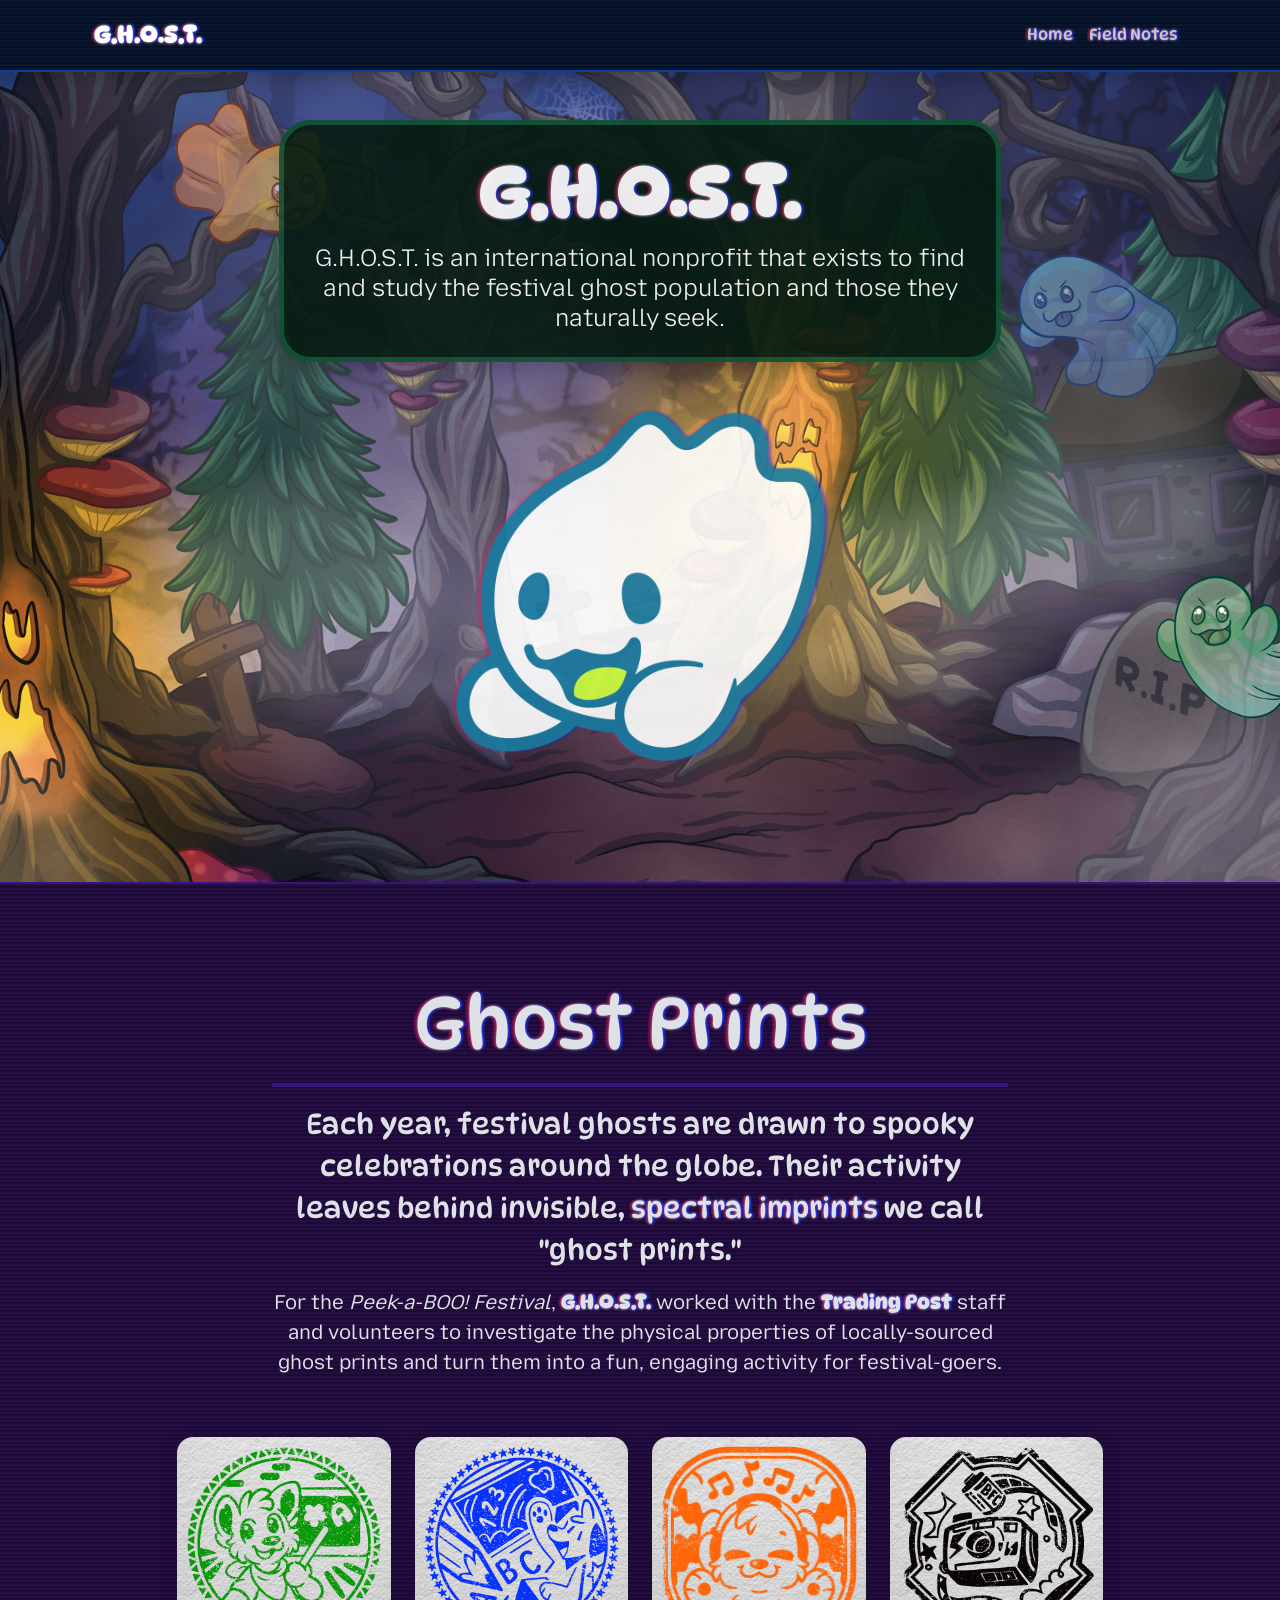
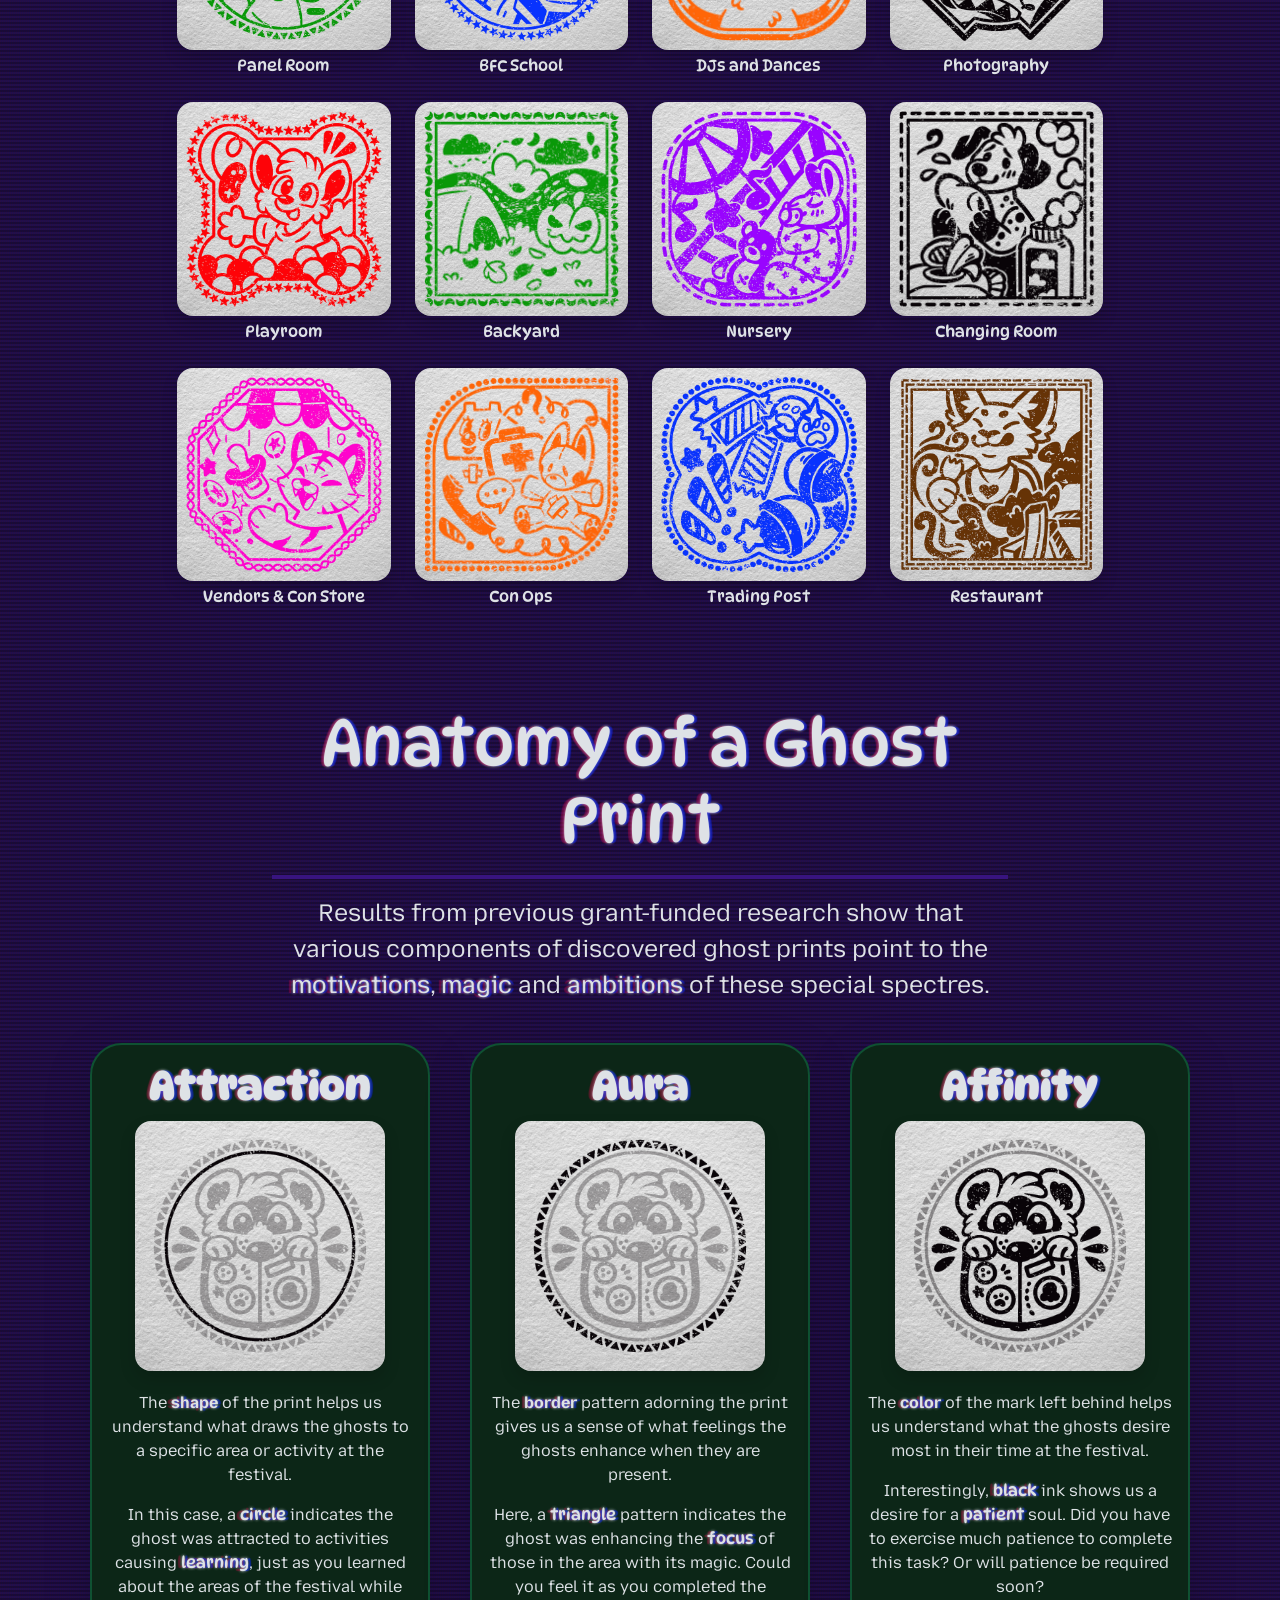
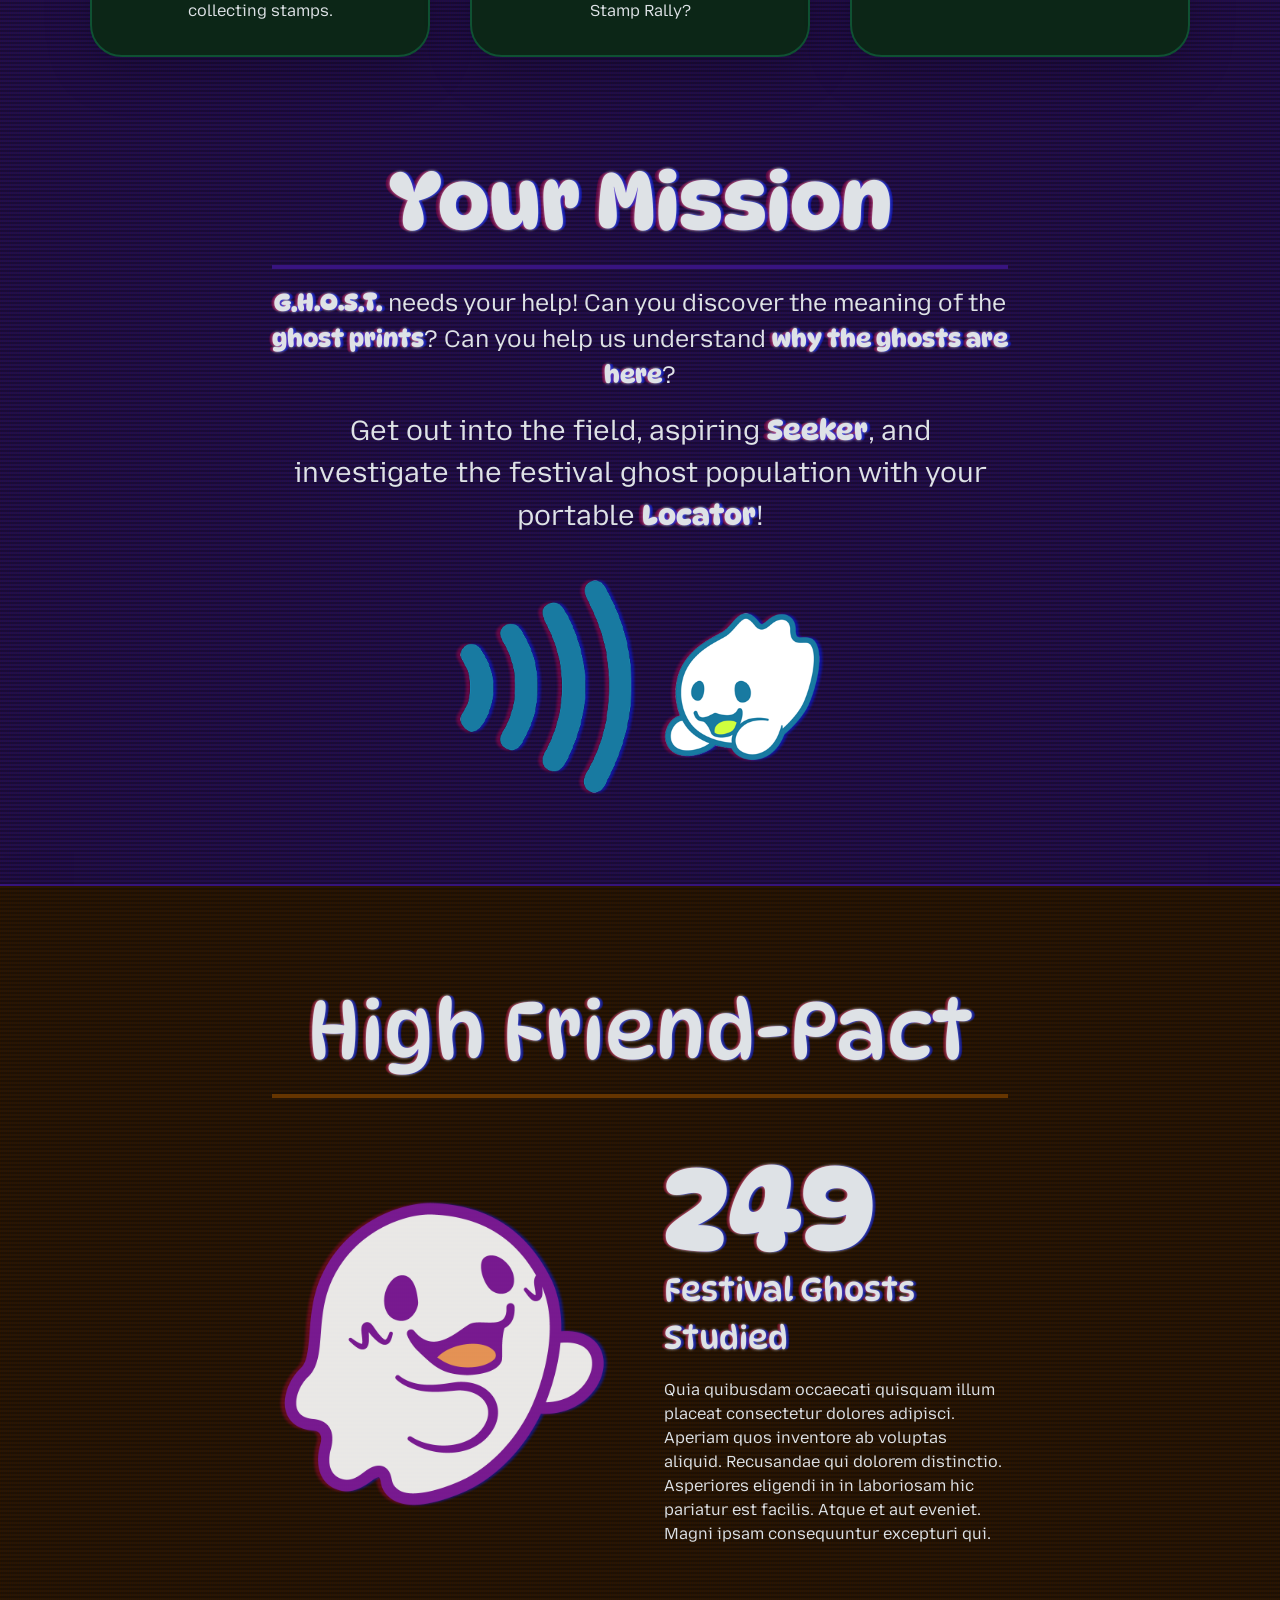
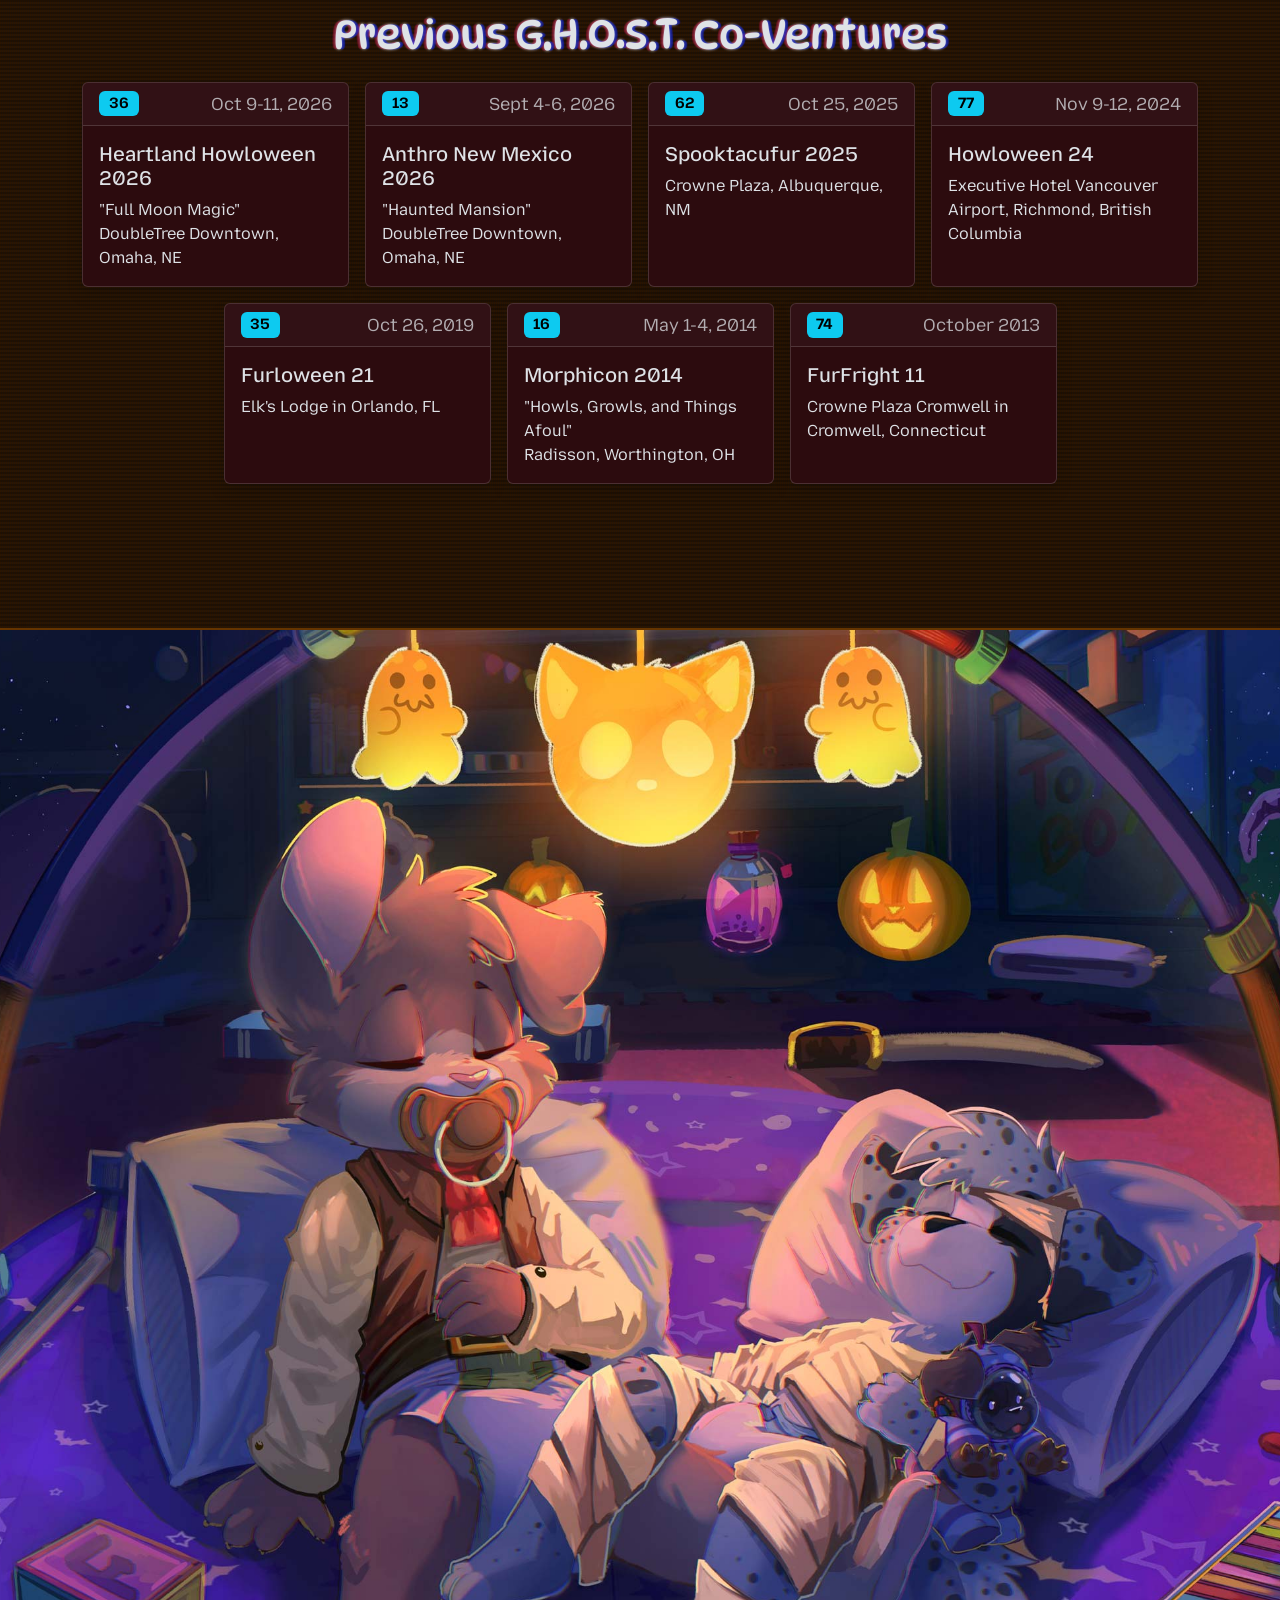
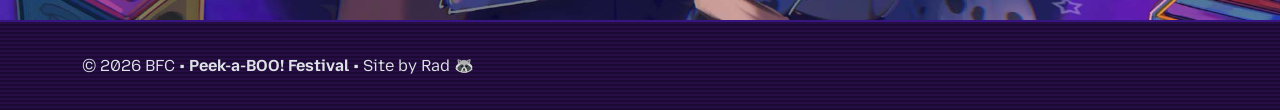
==== index.htm @ cdd053b0 "ghost images, fixes" ====
<!DOCTYPE html>
<!--
THERE ARE NO INTENDED HINTS IN CODE
PLEASE PARTICIPATE WITHOUT CHEATING
AND, WOW YOU ARE CUTE! NICE OUTFIT!
-->
<html lang="en" data-bs-theme="dark">
<head>
    <meta charset="utf-8">
    <meta http-equiv="X-UA-Compatible" content="IE=edge">
    <meta name="viewport" content="width=device-width, initial-scale=1, maximum-scale=1">
    <meta name="robots" content="noindex, nofollow">
    <meta property="og:title" content="G.H.O.S.T.">   
    <meta property="og:url" content="https://ghost.babyfurcon.com/">
    <meta property="og:image" content="https://ghost.babyfurcon.com/assets/images/ghost1.png">
    <meta property="og:type" content="website">
    
    <title>G.H.O.S.T.</title>    
    <link href="assets/packages/bootstrap.min.css" rel="stylesheet">
    <link href="assets/style.css" rel="stylesheet">
    <link href="assets/images/site-icon.png" rel="icon" sizes="192x192">
    <link href="assets/images/site-icon-apple.png" rel="apple-touch-icon">
    <script src="assets/packages/jquery.min.js"></script>
    <script src="assets/packages/bootstrap.bundle.min.js"></script>
    <script src="assets/common.js"></script>
</head>
<body class="scanlines">
    <a href="#content" class="visually-hidden-focusable">Skip to Main Content</a>
    
    <header class="py-1 sticky-top shadow scanlines bg-primary-subtle border-bottom border-primary-subtle border-2">
        <div class="container">
            <nav class="navbar navbar-expand-sm">
                <div class="container-fluid ghost-font ghost-glow">
                    <a class="navbar-brand fs-4 fw-bold text-wrap" href="#">
                        G.H.O.S.T.
                    </a>
                    <button class="navbar-toggler" type="button" data-bs-toggle="collapse" data-bs-target="#main-nav" aria-controls="main-nav" aria-expanded="false" aria-label="Toggle navigation">
                        <small>Navigation</small>
                    </button>
                    <div class="collapse navbar-collapse justify-content-end" id="main-nav">
                        <ul class="navbar-nav" id="main-nav-list">
                            <li class="nav-item">
                                <a href="./" class="nav-link">Home</a>
                            </li>
                            <li class="nav-item">
                                <a href="./notes/" class="nav-link">Field Notes</a>
                            </li>
                            <li class="nav-item d-none" id="secret-guide">
                                <a href="./guide/" class="nav-link">Guide</a>
                            </li>
                            <li class="nav-item d-none" id="secret-cards">
                                <a href="./cards/" class="nav-link">Postcards</a>
                            </li>
                            <li class="nav-item d-none" id="friendship">
                                <a href="../proof/" class="nav-link">Friendship Card</a>
                            </li>
                            <li class="nav-item d-none" id="ceremony">
                                <a href="../ceremony/" class="nav-link">Ceremony</a>
                            </li>
                        </ul>
                    </div>
                </div>
            </nav>
        </div>
    </header>
    <section class="mt-0 pb-3 pb-lg-5 bg-dark shadow" id="hero">
        <div class="container py-5 text-center">
            <div class="row mx-sm-3 mx-1 mb-3 mb-lg-4">
                <div class="col-lg-8 mx-auto text-white rounded-5 border shadow p-4 bg-success-subtle border-success-subtle border-5" style="opacity: 0.9;"">
                    <h1 class="display-2 fw-bold ghost-font ghost-glow">G.H.O.S.T.</h1>
                    <p class="lead fs-4 lh-sm mb-0">
                        G.H.O.S.T. is an international nonprofit that exists to find and study the festival ghost population and those they naturally seek.
                    </p>
                </div>
            </div>
            <div class="boop">
                <img src="assets/images/ghost1.png" width="400" class="img-fluid rounded rounded-5 scanlines-image sway tapper" id="ghost1">
            </div>
        </div>
    </section>
    <section class="pt-5 scanlines theme-purple" style="border-bottom: 2px solid #381480; border-top: 2px solid #381480;">
        <div class="spacer py-2 py-lg-4"></div>
        <div class="container">
            <div class="row mb-3">
                <div class="col-sm-8 mx-auto text-center">
                    <h2 class="display-2 ghost-font ghost-glow">Ghost Prints</h2>
                    <hr class="border border-2 opacity-100 border-purple">
                    <p class="fs-3 ghost-font">
                        Each year, festival ghosts are drawn to spooky celebrations around the globe. Their activity leaves behind invisible, <span class="ghost-glow">spectral imprints</span> we call "ghost prints."
                    </p>
                    <p class="fs-5">
                        For the <i>Peek-a-BOO! Festival</i>, <span class="fw-bold ghost-font ghost-glow">G.H.O.S.T.</span> worked with the <span class="fw-bold ghost-font ghost-glow">Trading Post</span> staff and volunteers to investigate the physical properties of locally-sourced ghost prints and turn them into a fun, engaging activity for festival-goers.
                    </p>
                </div>
            </div>
            <div class="row pb-3 pb-lg-5">
                <div class="col-lg-10 mx-auto">
                    <div class="row row-cols-2 row-cols-sm-3 row-cols-lg-4 mb-5 g-3 g-lg-4 justify-content-center rounded-4 my-1 text-center ghost-font" id="stamps">
                        <div class="col">
                            <img src="assets/stamps/stamp-panels.png" class="img-fluid paper p-2 rounded-4 shadow tapper mb-1" id="stamp-panels">
                            Panel Room
                        </div>
                        <div class="col">
                            <img src="assets/stamps/stamp-school.png" class="img-fluid paper p-2 rounded-4 shadow tapper mb-1" id="stamp-school">
                            BFC School
                        </div>
                        <div class="col">
                            <img src="assets/stamps/stamp-dance.png" class="img-fluid paper p-2 rounded-4 shadow tapper mb-1" id="stamp-dance">
                            DJs and Dances
                        </div>
                        <div class="col">
                            <img src="assets/stamps/stamp-photography.png" class="img-fluid paper p-2 rounded-4 shadow tapper mb-1" id="stamp-photo">
                            Photography
                        </div>
                        <div class="col">
                            <img src="assets/stamps/stamp-playrooms.png" class="img-fluid paper p-2 rounded-4 shadow tapper mb-1" id="stamp-playroom">
                            Playroom
                        </div>
                        <div class="col">
                            <img src="assets/stamps/stamp-backyard.png" class="img-fluid paper p-2 rounded-4 shadow tapper mb-1" id="stamp-backyard">
                            Backyard
                        </div>
                        <div class="col">
                            <img src="assets/stamps/stamp-nursery.png" class="img-fluid paper p-2 rounded-4 shadow tapper mb-1" id="stamp-nursery">
                            Nursery
                        </div>
                        <div class="col">
                            <img src="assets/stamps/stamp-changing.png" class="img-fluid paper p-2 rounded-4 shadow tapper mb-1" id="stamp-changing">
                            Changing Room
                        </div>
                        <div class="col">
                            <img src="assets/stamps/stamp-vendors.png" class="img-fluid paper p-2 rounded-4 shadow tapper mb-1" id="stamp-vendors">
                            Vendors &amp; Con Store
                        </div>
                        <div class="col">
                            <img src="assets/stamps/stamp-conops.png" class="img-fluid paper p-2 rounded-4 shadow tapper mb-1" id="stamp-ops">
                            Con Ops
                        </div>
                        <div class="col">
                            <img src="assets/stamps/stamp-trading.png" class="img-fluid paper p-2 rounded-4 shadow tapper mb-1" id="stamp-tp">
                            Trading Post
                        </div>
                        <div class="col">
                            <img src="assets/stamps/stamp-restaurant.png" class="img-fluid paper p-2 rounded-4 shadow tapper mb-1" id="stamp-food">
                            Restaurant
                        </div>
                    </div>
                </div>
            </div>
            <div class="row mb-4">
                <div class="col-10 col-sm-8 mx-auto text-center">
                    <h2 class="display-3 ghost-font ghost-glow">Anatomy of a Ghost Print</h2>
                    <hr class="border border-2 opacity-100 border-purple">
                    <p class="fs-4">
                        Results from previous grant-funded research show that various components of discovered ghost prints point to the <span class="ghost-glow">motivations</span>, <span class="ghost-glow">magic</span> and <span class="ghost-glow">ambitions</span> of these special spectres.
                    </p>
                </div>
            </div>
            <div class="row row-cols-1 row-cols-sm-2 row-cols-lg-3 text-center g-4 mb-5 pb-3 pb-lg-5 justify-content-center">
                <div class="col">
                    <div class="card shadow-lg rounded-5 mx-4 mx-sm-2 theme-green h-100 border-2 border-success-subtle">
                        <div class="card-body">
                            <h3 class="fw-bold ghost-font ghost-glow fs-1">Attraction</h3>
                            <p>
                                <img src="assets/stamps/anatomy-shape.png" class="img-fluid rounded-4 shadow p-3 my-1 paper" width="250">
                            </p>
                            <p>
                                The <b class="ghost-glow">shape</b> of the print helps us understand what draws the ghosts to a specific area or activity at the festival.
                            </p>
                            <p>
                                In this case, a <b class="ghost-font ghost-glow">circle</b> indicates the ghost was attracted to activities causing <b class="ghost-font ghost-glow">learning</b>, just as you learned about the areas of the festival while collecting stamps.
                            </p>
                        </div>
                    </div>
                </div>
                <div class="col">
                    <div class="card shadow-lg rounded-5 mx-4 mx-sm-2 theme-green h-100 border-2 border-success-subtle">
                        <div class="card-body">
                            <h3 class="fw-bold ghost-font ghost-glow fs-1">Aura</h3>
                            <p>
                                <img src="assets/stamps/anatomy-border.png" class="img-fluid rounded-4 shadow p-3 my-1 paper" width="250">
                            </p>
                            <p>
                                The <b class="ghost-glow">border</b> pattern adorning the print gives us a sense of what feelings the ghosts enhance when they are present.
                            </p>
                            <p>
                                Here, a <b class="ghost-font ghost-glow">triangle</b> pattern indicates the ghost was enhancing the <b class="ghost-font ghost-glow">focus</b> of those in the area with its magic. Could you feel it as you completed the Stamp Rally?
                            </p>
                        </div>
                    </div>
                </div>
                <div class="col">
                    <div class="card shadow-lg rounded-5 mx-4 mx-sm-2 theme-green h-100 border-2 border-success-subtle">
                        <div class="card-body">
                            <h3 class="fw-bold ghost-font ghost-glow fs-1">Affinity</h3>
                            <p>
                                <img src="assets/stamps/anatomy-color.png" class="img-fluid rounded-4 shadow p-3 my-1 paper" width="250">
                            </p>
                            <p>
                                The <b class="ghost-glow">color</b> of the mark left behind helps us understand what the ghosts desire most in their time at the festival.
                            </p>
                            <p>
                                Interestingly, <b class="ghost-font ghost-glow">black</b> ink shows us a desire for a <b class="ghost-font ghost-glow">patient</b> soul. Did you have to exercise much patience to complete this task? Or will patience be required soon?
                            </p>
                        </div>
                    </div>
                </div>
            </div>
            <div class="row justify-content-center">
                <div class="col-11 col-sm-8 text-center">
                    <h2 class="display-1 fw-semibold ghost-font ghost-glow">Your Mission</h2>
                    <hr class="border border-2 opacity-100 border-purple">
                    <p class="fs-4">
                        <span class="ghost-font ghost-glow fw-bold">G.H.O.S.T.</span> needs your help! Can you discover the meaning of the <span class="ghost-font ghost-glow fw-semibold">ghost prints</span>? Can you help us understand <span class="ghost-font ghost-glow fw-semibold">why the ghosts are here</span>?
                    </p>
                    <p class="fs-3">
                        Get out into the field, aspiring <b class="ghost-font ghost-glow fw-semibold">Seeker</b>, and investigate the festival ghost population with your portable <b class="ghost-font ghost-glow fw-semibold">Locator</b>!
                    </p>
                </div>
            </div>
            <p class="text-center pb-5">
                <img src="assets/images/nfc.png" class="img-fluid scanlines-image" width="400">
            </p>
        </div>
    </section>
    <section class="shadow-lg scanlines" style="background-color: #261400; border-bottom: 2px solid #663500;"">
        <div class="container">
            <div class="spacer py-5"></div>
            <div class="row">
                <div class="col-sm-8 mx-auto">
                    <h2 class="display-1 text-center ghost-font ghost-glow" id="charity">High Friend-Pact</h2>
                    <hr class="border border-2 opacity-100 border-orange mb-5">
                </div>
            </div>
            <div class="row">
                <div class="col-md-8 mx-auto">
                    <div class="row g-3 g-lg-5 mb-5 align-items-lg-center justify-content-center">
                        <div class="col-lg-6 text-lg-end text-center">
                            <img src="assets/images/ghost2.png" class="img-fluid scanlines-image tapper sway" id="resetGhost" width="350">
                        </div>
                        <div class="col-lg-6 text-lg-start text-center">
                            <div class="fw-bold ghost-font ghost-glow lh-1" style="font-size: 750%">249</div>
                            <p class="fs-2 ghost-font ghost-glow">
                                Festival Ghosts Studied
                            </p>
                            <p>
                                Quia quibusdam occaecati quisquam illum placeat consectetur dolores adipisci. Aperiam quos inventore ab voluptas aliquid. Recusandae qui dolorem distinctio. Asperiores eligendi in in laboriosam hic pariatur est facilis. Atque et aut eveniet. Magni ipsam consequuntur excepturi qui.
                            </p>
                        </div>
                    </div>
                </div>
            </div>
            
            <h3 class="h1 mb-4 text-center ghost-font ghost-glow">Previous G.H.O.S.T. Co-Ventures</h3>
            <div class="row row-cols-1 row-cols-md-2 row-cols-lg-4 g-3 mb-3 mb-lg-5 justify-content-center">
                <div class="col">
                    <div class="card bg-danger-subtle shadow h-100">
                        <div class="card-header d-flex justify-content-between align-items-center fs-5">
                            <small class="badge text-bg-info">36</small>
                            <small class="text-body-secondary">Oct 9-11, 2026</small>
                        </div>
                        <div class="card-body">
                            <h4 class="card-title fs-5">Heartland Howloween 2026</h4>
                            <p class="card-text">
                                "Full Moon Magic"<br>
                                DoubleTree Downtown, Omaha, NE
                            </p>
                        </div>
                    </div>
                </div>
                <div class="col">
                    <div class="card bg-danger-subtle shadow h-100">
                        <div class="card-header d-flex justify-content-between align-items-center fs-5">
                            <small class="badge text-bg-info">13</small>
                            <small class="text-body-secondary">Sept 4-6, 2026</small>
                        </div>
                        <div class="card-body">
                            <h4 class="card-title fs-5">Anthro New Mexico 2026</h4>
                            <p class="card-text">
                                "Haunted Mansion"<br>
                                DoubleTree Downtown, Omaha, NE
                            </p>
                        </div>
                    </div>
                </div>
                <div class="col">
                    <div class="card bg-danger-subtle shadow h-100">
                        <div class="card-header d-flex justify-content-between align-items-center fs-5">
                            <small class="badge text-bg-info">62</small>
                            <small class="text-body-secondary">Oct 25, 2025</small>
                        </div>
                        <div class="card-body">
                            <h4 class="card-title fs-5">Spooktacufur 2025</h4>
                            <p class="card-text">
                                Crowne Plaza, Albuquerque, NM
                            </p>
                        </div>
                    </div>
                </div>
                <div class="col">
                    <div class="card bg-danger-subtle shadow h-100">
                        <div class="card-header d-flex justify-content-between align-items-center fs-5">
                            <small class="badge text-bg-info">77</small>
                            <small class="text-body-secondary">Nov 9-12, 2024</small>
                        </div>
                        <div class="card-body">
                            <h4 class="card-title fs-5">Howloween 24</h4>
                            <p class="card-text">
                                Executive Hotel Vancouver Airport, Richmond, British Columbia
                            </p>
                        </div>
                    </div>
                </div>
                <div class="col">
                    <div class="card bg-danger-subtle shadow h-100">
                        <div class="card-header d-flex justify-content-between align-items-center fs-5">
                            <small class="badge text-bg-info">35</small>
                            <small class="text-body-secondary">Oct 26, 2019</small>
                        </div>
                        <div class="card-body">
                            <h4 class="card-title fs-5">Furloween 21</h4>
                            <p class="card-text">
                                Elk's Lodge in Orlando, FL
                            </p>
                        </div>
                    </div>
                </div>
                <div class="col">
                    <div class="card bg-danger-subtle shadow h-100">
                        <div class="card-header d-flex justify-content-between align-items-center fs-5">
                            <small class="badge text-bg-info">16</small>
                            <small class="text-body-secondary">May 1-4, 2014</small>
                        </div>
                        <div class="card-body">
                            <h4 class="card-title fs-5">Morphicon 2014</h4>
                            <p class="card-text">
                                "Howls, Growls, and Things Afoul"<br>
                                Radisson, Worthington, OH
                            </p>
                        </div>
                    </div>
                </div>
                <div class="col">
                    <div class="card bg-danger-subtle shadow h-100">
                        <div class="card-header d-flex justify-content-between align-items-center fs-5">
                            <small class="badge text-bg-info">74</small>
                            <small class="text-body-secondary">October 2013</small>
                        </div>
                        <div class="card-body">
                            <h4 class="card-title fs-5">FurFright 11</h4>
                            <p class="card-text">
                                Crowne Plaza Cromwell in Cromwell, Connecticut
                            </p>
                        </div>
                    </div>
                </div>
            </div>
            <div class="spacer py-5"></div>
        </div>
    </section>
    <div id="guideModal" class="modal fade" tabindex="-1">
        <div class="modal-dialog modal-dialog-centered modal-md">
            <div class="modal-content">
                <div class="modal-header">
                    <div class="modal-title">Code Entered: <b>Unlock Ghost Guide</b></div>
                    <button type="button" class="btn-close" data-bs-dismiss="modal" aria-label="Close"></button>
                </div>
                <div class="modal-body">
                    <div class="ghost-font text-center text-sm-start">
                        <p class="fs-2 ghost-glow text-center">
                            Whoa, secret codes!
                        </p>
                        <p class="fs-5">
                            If you're having any trouble reaching or interacting with my friends on the signs, click the button below to go to a <b>Ghost Guide</b> that lets you access all my friends long-distance!
                        </p>
                        <p class="fs-5">
                            Once enabled, you'll find the Guide in the navigation above. Happy exploring <b>Seeker</b>!
                        </p>
                    </div>
                    <p class="text-center">
                        <button id="enableGuideButton" class="btn btn-lg btn-primary shadow">Enable Guide</button>
                    </p>
                </div>
            </div>
        </div>
    </div>
    <div id="cardsModal" class="modal fade" tabindex="-1">
        <div class="modal-dialog modal-dialog-centered modal-md">
            <div class="modal-content">
                <div class="modal-header">
                    <div class="modal-title">Code Entered: <b>Unlock Art Postcards</b></div>
                    <button type="button" class="btn-close" data-bs-dismiss="modal" aria-label="Close"></button>
                </div>
                <div class="modal-body">
                    <div class="ghost-font text-center text-sm-start">
                        <p class="fs-2 ghost-glow text-center">
                            Whoa, secret codes!
                        </p>
                        <p class="fs-5">
                            If you want to take a digital peak at all of our Art Postcards, click below! Each can be flipped and sorted.
                        </p>
                        <p class="fs-5">
                            Once enabled, you'll find the Cards in the navigation above. Happy deciphering <b>Seeker</b>!
                        </p>
                    </div>
                    <p class="text-center">
                        <button id="enableCardsButton" class="btn btn-lg btn-primary shadow">Enable Art Postcards</button>
                    </p>
                </div>
            </div>
        </div>
    </div>
    <div id="paperGhostModal" class="modal fade" tabindex="-1">
        <div class="modal-dialog modal-dialog-centered modal-md">
            <div class="modal-content">
                <div class="modal-header">
                    <button type="button" class="btn-close" data-bs-dismiss="modal" aria-label="Close"></button>
                </div>
                <div class="modal-body">
                    <div class="ghost-font text-center">
                        <img src="assets/images/ghost1.png" class="img-fluid scanlines-image sway" width="200">
                        <p class="fs-5">
                            Good job <b>Seeker</b>, you solved my riddle! I feel more confident about someone like you investigating my friends.
                        </p>
                        <p class="fs-5">
                            But there's one more test I have for you, to make sure you truly know us. Are you ready?
                        </p>
                    </div>
                    <p class="text-center">
                        <a href="./encounter/" class="btn btn-lg btn-warning shadow">Proceed</a>
                    </p>
                </div>
            </div>
        </div>
    </div>
    <div id="localStorageModal" class="modal fade" tabindex="-1">
        <div class="modal-dialog modal-dialog-centered modal-md">
            <div class="modal-content">
                <div class="modal-header">
                    <div class="modal-title">Code Entered: <b>Clear Locator Data</b></div>
                    <button type="button" class="btn-close" data-bs-dismiss="modal" aria-label="Close"></button>
                </div>
                <div class="modal-body">
                    <div class="ghost-font text-center text-sm-start">
                        <p class="fs-2 ghost-glow text-center">
                            Whoa, secret codes!
                        </p>
                        <p class="fs-5">
                            Sometimes we all need to start over. If you click the button below, all data related to this website will be wiped from your device.
                        </p>
                    </div>
                    <p class="text-center">
                        <button id="wipeLocalStorage" class="btn btn-lg btn-danger shadow">Clear Locator Data</button>
                    </p>
                </div>
            </div>
        </div>
    </div>
    <section class="bg-dark shadow" id="footer"></section>
    <footer class="site-footer scanlines py-4 theme-purple border-top border-purple border-2">
        <div class="container">
            <p class="my-2">
                &copy; 2026 BFC &bull; <b>Peek-a-BOO! Festival</b> &bull; Site by Rad 🦝
            </p>
        </div>
    </footer>
    <script>
        $(function(){
            var taps = 0;            
            $("#ghost1").on("click", function(){
                taps++;
                if (taps >= 10){ 
                    const modal = new bootstrap.Modal("#paperGhostModal");
                    modal.show();
                }
            });
            
            $(".boop").on("click", function(){
                $(this).addClass("booped");
                setTimeout(() => {
                    $(this).removeClass("booped");
                }, 250);
            });
            
            const stampCodes = {
                "guide": ["stamp-tp", "stamp-ops", "stamp-vendors", "stamp-food"],
                "cards": ["stamp-vendors", "stamp-tp", "stamp-vendors", "stamp-tp"],
                "clearStorage": ["stamp-changing", "stamp-changing", "stamp-changing", "stamp-changing", "stamp-changing"]
            }
            
            var currentStampCode = [];
            $(".tapper").on("click", function(){
                currentStampCode.push($(this).prop('id'));
                var isValid = isValidCode(currentStampCode, stampCodes);
                
                if(!isValid){
                    console.log("Invalid code: " + currentStampCode)
                    currentStampCode = [];
                    return;
                }
                
                var exactCode = isExactCode(currentStampCode, stampCodes);
                if(!exactCode) return;
                
                switch(exactCode){
                    case "guide":
                    const guideModal = new bootstrap.Modal("#guideModal");
                    guideModal.show();
                    currentStampCode = [];
                    return;
                    case "cards":
                    const cardsModal = new bootstrap.Modal("#cardsModal");
                    cardsModal.show();
                    currentStampCode = [];
                    return;
                    case "clearStorage":
                    const localStorageModal = new bootstrap.Modal("#localStorageModal");
                    localStorageModal.show();
                    currentStampCode = [];
                    return;
                }
            });
            
            $("#enableGuideButton").on("click", function(){
                localStorage.setItem("guideEnabled", true);
                window.location.href = './guide/';
            });
            $("#enableCardsButton").on("click", function(){
                localStorage.setItem("cardsEnabled", true);
                window.location.href = './cards/';
            });
            $("#wipeLocalStorage").on("click", function(){
                localStorage.clear();
                location.reload();
            });
        })
        
        function isValidCode(current, validCodes) {
            return Object.values(validCodes).some(code => 
            current.length <= code.length 
            && current.every((val, i) => val === code[i])
            );
        };
        
        function isExactCode(current, validCodes) {
            var exactCode = Object.entries(validCodes)
            .find(([key, code]) => current.length === code.length 
            && current.every((val, i) => val === code[i]));
            return exactCode ? exactCode[0] : false;
        };
    </script>
</body>
</html>
---- assets/style.css ----
@import url('https://fonts.googleapis.com/css2?family=DynaPuff:wght@400..700&family=Mozilla+Text:wght@200..700&display=swap');

/* basic stuff */ 

body{
  background-color: black;
  font-family: "Mozilla Text", sans-serif;
}

#hero {
  background-size: cover;
  background-position: 50% 50%;
  background-image: url(images/hero.jpg);
}

#footer {
  height: 110vh;
  background-image: url(images/footer.jpg);
  background-size: cover;
  background-position: 50% 0%;
}

@media (max-width: 992px) { 
  #footer {
    height: 75vh;
  }
}

@media (max-width: 576px) { 
  #footer {
    height: 50vh;
  }
}

/* cool stuff */ 

.scanlines {
  background: linear-gradient(rgba(18, 16, 16, 0) 50%, rgba(0, 0, 0, 0.25) 50%), linear-gradient(90deg, rgba(255, 0, 0, 0.06), rgba(0, 255, 0, 0.02), rgba(0, 0, 255, 0.06));
  background-size: auto, auto;
  background-size: 100% 4px, 2px 100%;
}

.ghost-glow, .highlight b {
  text-shadow: 3.4px 0 1px rgba(0,30,255,0.5), -3.4px 0 1px rgba(255,0,80,0.3), 0 0 3px;
}

.scanlines-image {
  filter: drop-shadow(3.4px 0 1px rgba(0,30,255,0.5)) drop-shadow(-3.4px 0 1px rgba(255,0,80,0.3));
}

/* color stuff */

#ghostMessage, .ghost-font{
  font-family: "DynaPuff", system-ui;
  font-weight: 400;
  font-style: normal;
}

.text-bfc-blue{
  color: #00c4ee;
}

.text-bfc-teal{
  color: #16b9ac;
}

.text-bfc-orange{
  color: #fea92b;
}

.text-bfc-pink{
  color: #dc4583;
}

.theme-green {
  background-color: #0c2617;
}

.theme-orange {
  background-color: #331a00;
}

.border-orange {
  border-color: #663500 !important; 
}

.theme-purple {
  background-color: #200c49;
}

.border-purple {
  border-color: #381480 !important; 
}

/* animation stuff */

.spin{
  animation: spin 1.5s ease-in-out;
}

@keyframes spin {  
  from { transform: rotate(0deg); }  
  to { transform: rotate(360deg); } 
}

.bounce{
  animation: bounce 1.25s ease-in-out;
}

@keyframes bounce {  
  0% { transform: translateY(0%); }  
  17% { transform: translateY(10%); }  
  33% { transform: translateY(0%); } 
  50% { transform: translateY(10%); }  
  66% { transform: translateY(0%); } 
  83% { transform: translateY(10%); }  
  100% { transform: translateY(0%); } 
}

.sway{
  animation: sway 4s ease-in-out alternate;
  animation-iteration-count: infinite;
  opacity: 0.9;
}

@keyframes sway {  
  0% { transform: rotate(4deg); }  
  100% { transform: rotate(-4deg); }  
}

.booped{
  animation: booped 0.333s forwards;
}

@keyframes booped {  
  0% { transform: scale(1); }  
  50% { transform: scale(1.05); }  
  100% { transform: scale(1); }  
}

.blur-in {
  animation: blurIn 3s ease-in-out;
}

@keyframes blurIn {
  from {
    opacity: 0;
    filter: blur(15px);
    transform: translate(0, 10%);
  }
  to {
    opacity: 1;
    filter: blur(0px);
    transform: translate(0,0);
  }
}

/* specific stuff */

.sign-thumb {
  width: 100%;
  height: 250px;
  object-fit: cover;
  object-position: top;
}

@media (max-width: 992px) { 
  .sign-thumb {
    height: 200px;
  }
}

.art-postcard:hover {
  z-index: 1000;
}

.card-hover:hover{
  transform: scale(1.1);
  transition: transform .1s ease-out;
  cursor: grab;
}

.card-swap{
  transform: scale(1.1);
  transition: transform .1s ease-out;
  cursor: grabbing;
}

.square-image{
  position: relative;
  overflow: hidden;
  padding-bottom: 100%;
}

.square-image img{
  position: absolute;
  max-width: 100%;
  max-height: 100%;
  top: 50%;
  left: 50%;
  transform: translateX(-50%) translateY(-50%);
}

.paper {
  background-color: #ccc;
  background-image: url(images/paper-texture.jpg);
  background-size: cover;
  background-position: 50% 50%;
}

.tapper{
    touch-action: manipulation;
}

.bg-spooky{
  background-color: #333;
  background-image: url(proof/bg-spooky.jpg);
  background-size: cover;
  background-position: 50% 50%;
  border: solid 10px #2a1480 !important;
}

.bg-harvest{
  background-color: #333;
  background-image: url(proof/bg-harvest.jpg);
  background-size: cover;
  background-position: 50% 50%;
  border: solid 10px #bb7d2b !important;
}

.bg-tot{
  background-color: #333;
  background-image: url(proof/bg-tot.jpg);
  background-size: cover;
  background-position: 50% 50%;
  border: solid 10px #793a9d !important;
}

.bg-festival{
  background-color: #333;
  background-image: url(proof/bg-festival.jpg);
  background-size: cover;
  background-position: 50% 50%;
  border: solid 10px #269ec9 !important;
}

.bg-festivalnight{
  background-color: #333;
  background-image: url(proof/bg-festivalnight.jpg);
  background-size: cover;
  background-position: 50% 50%;
  border: solid 10px #9d3a49 !important;
}

.bg-night{
  background-color: #333;
  background-image: url(proof/bg-night.jpg);
  background-size: cover;
  background-position: 50% 50%;
  border: solid 10px #104f29 !important;
}

.border-glass{
  border-color: rgba(255, 255, 255, 0.15) !important;
}

#friendshipCert{
  box-shadow: 0 4px 20px 3px #000;
}

#friendshipCert .card-header{
  font-weight: 800;
}

#friendshipCert .card-footer{
  font-size: 0.667em;
}

#playerName, #ghostName{
  letter-spacing: -2px;
}

.attributeText{
  font-size: 0.9em;
  font-weight: 600;
}

.bg-blur{
  backdrop-filter: blur(10px) brightness(55%);
}

.bg-blur-icon{
  backdrop-filter: blur(5px) brightness(50%);
}

.bg-blur-dark{
  backdrop-filter: blur(8px) brightness(33%);
}

.shadow-blur{
    box-shadow: 0 2px 4px rgba(0, 0, 0, 0.25);
}

/* coloring alternating <b>, <strong> */

.bold-colors b:nth-child(3n+0){
  color: #00c4ee;
}

.bold-colors b:nth-child(3n-1){
  color: #16b9ac;
}

.bold-colors b:nth-child(3n-2){
  color: #dc4583;
}
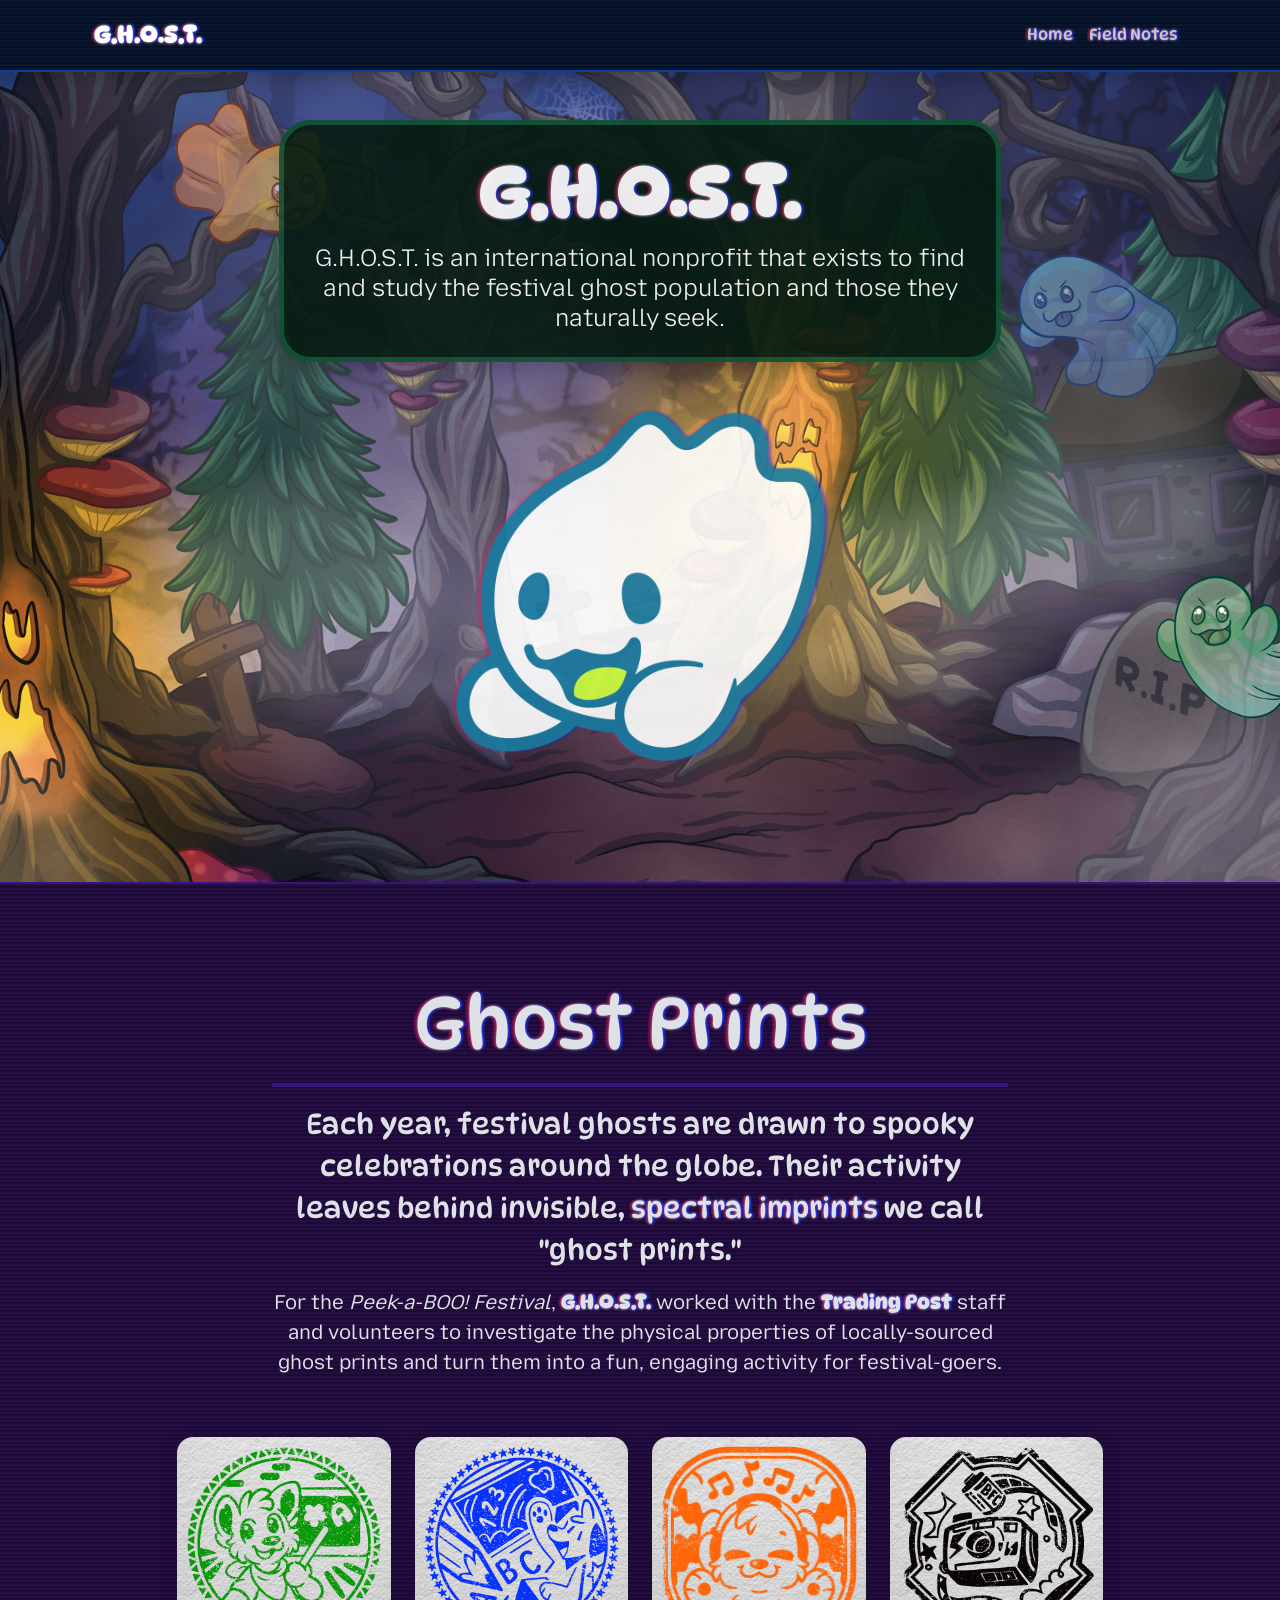
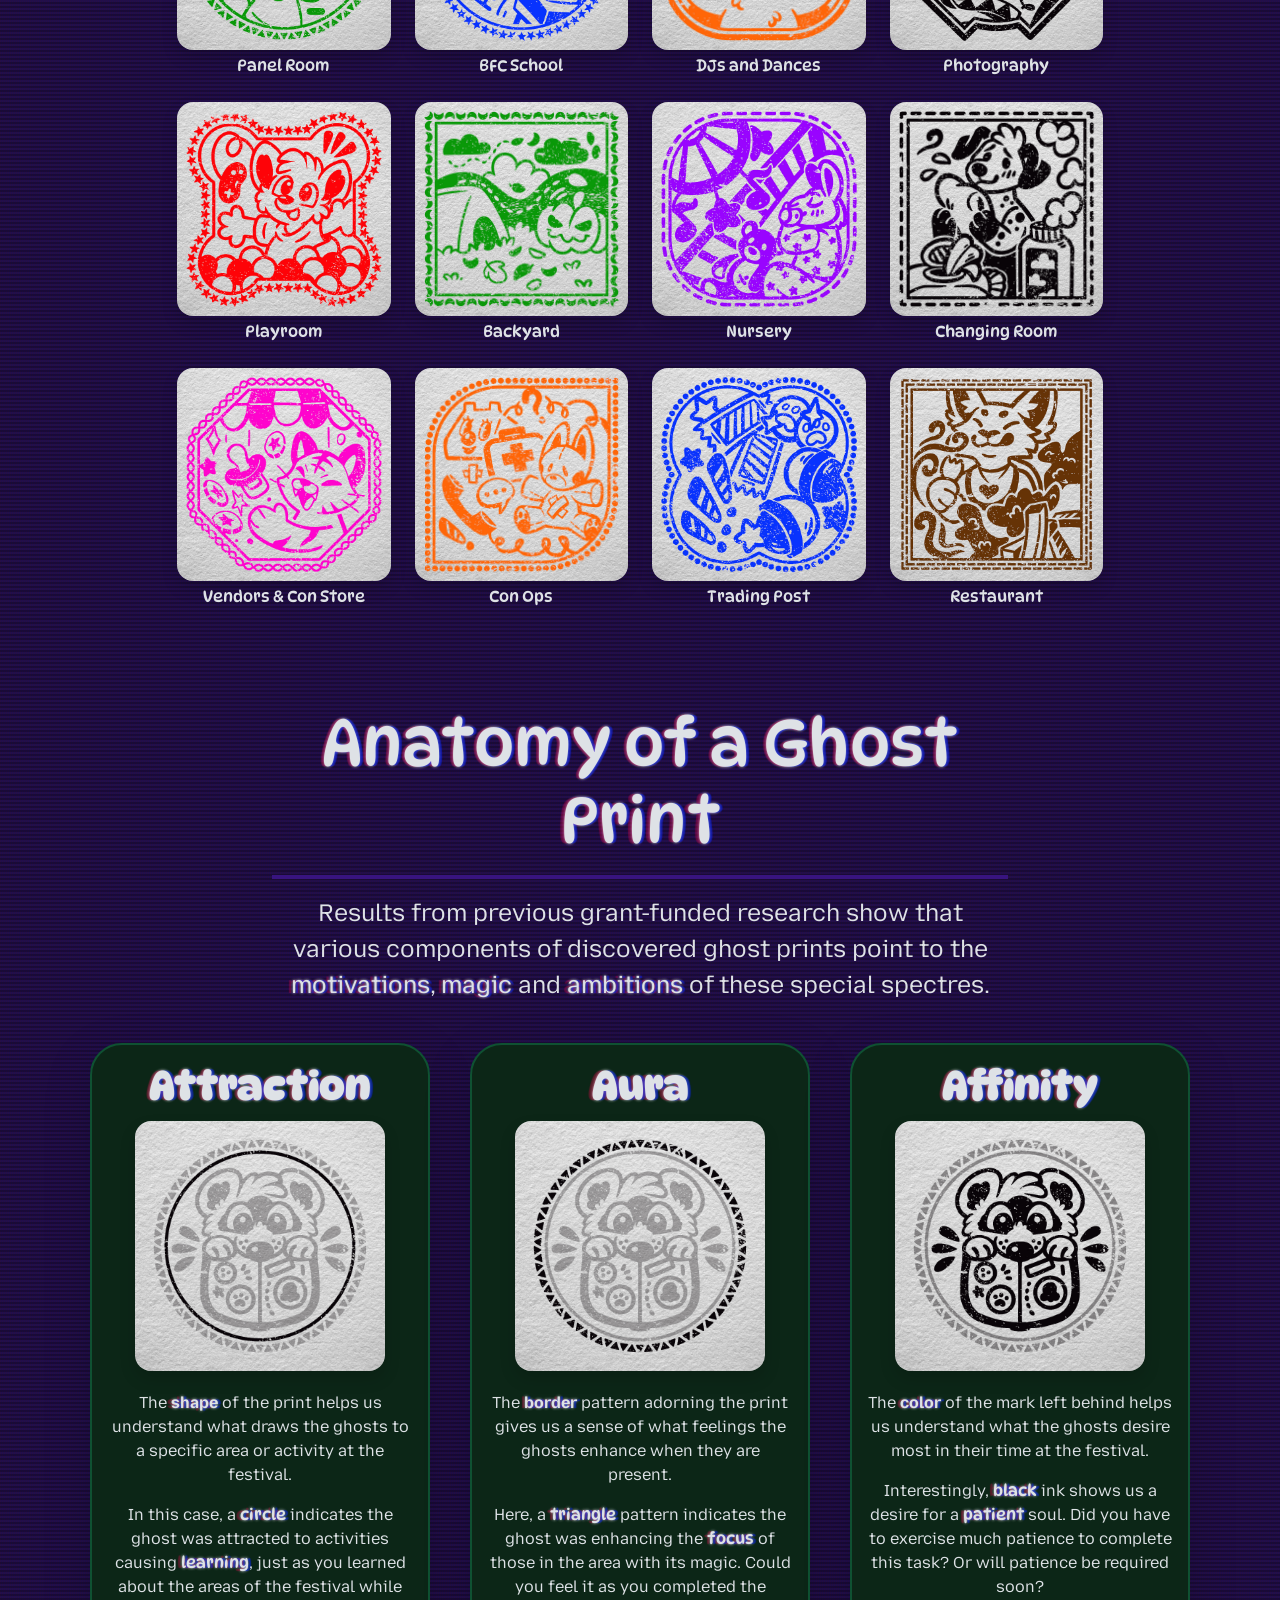
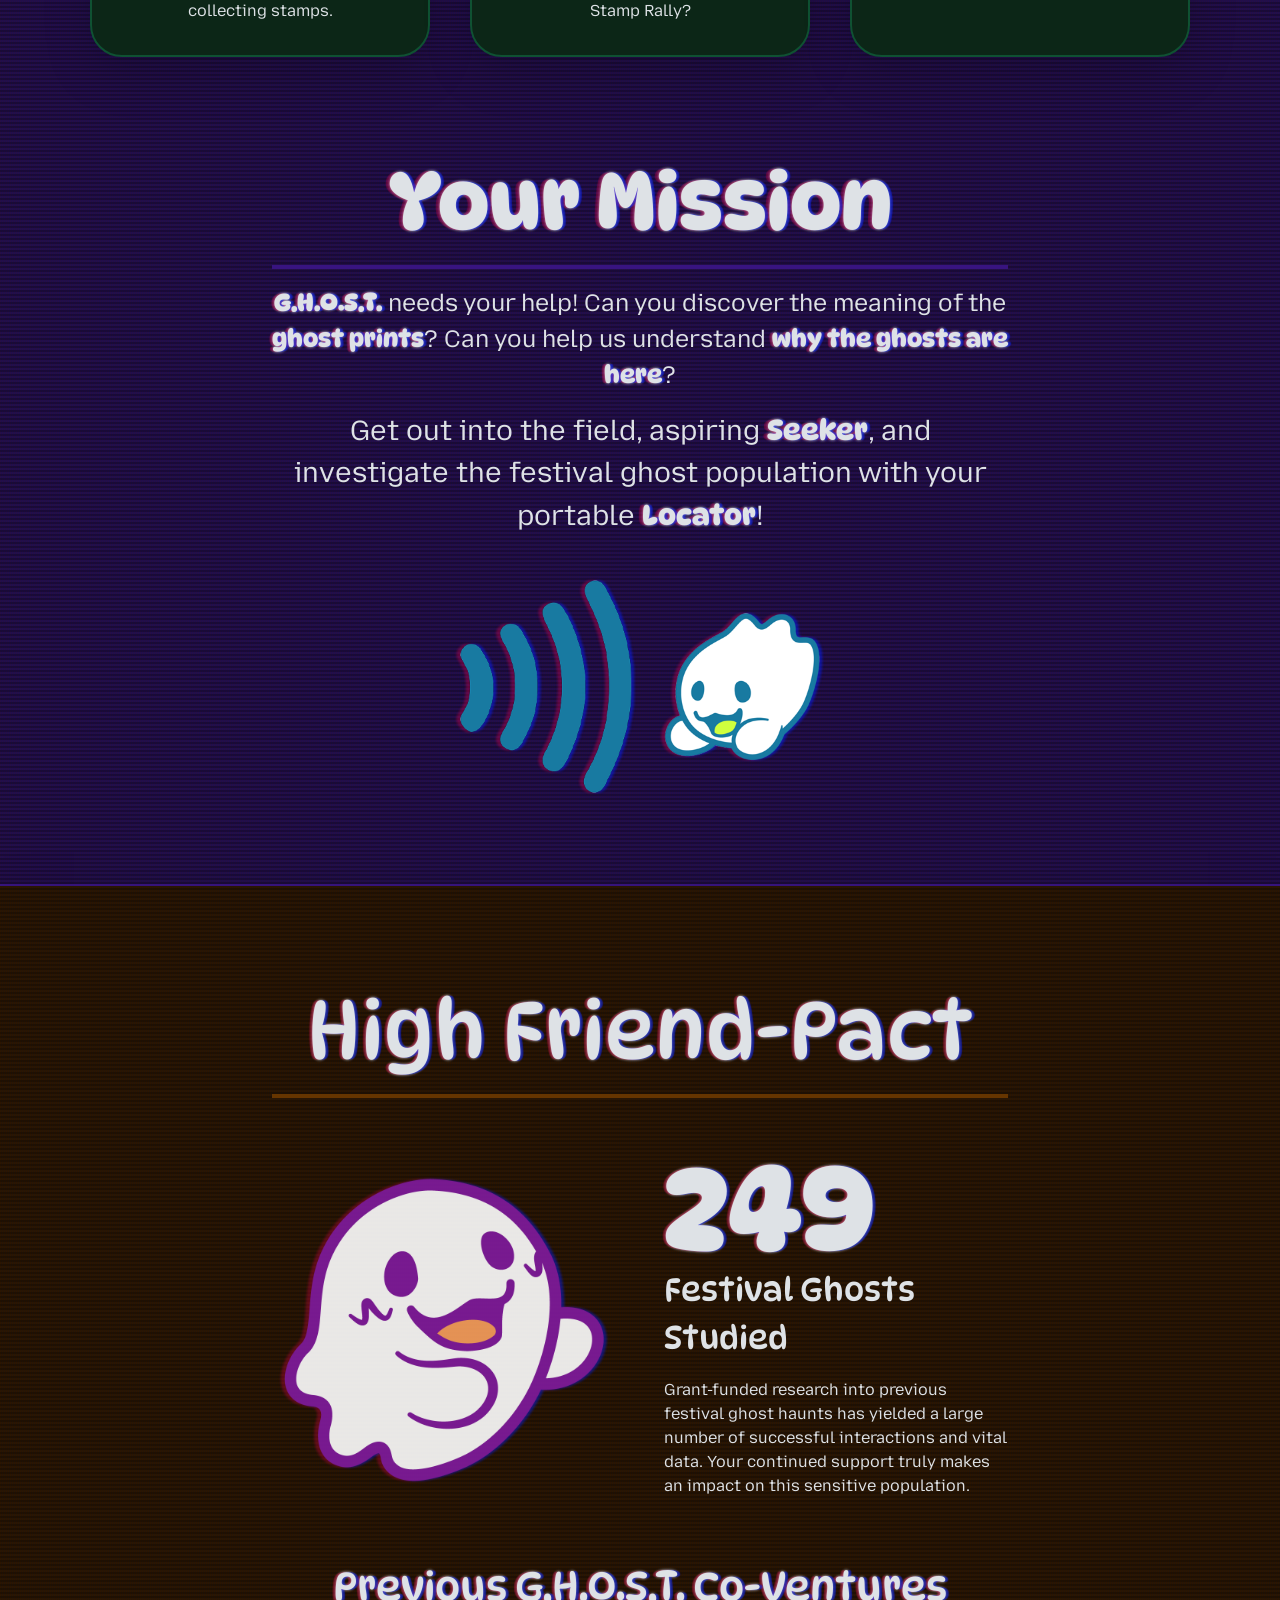
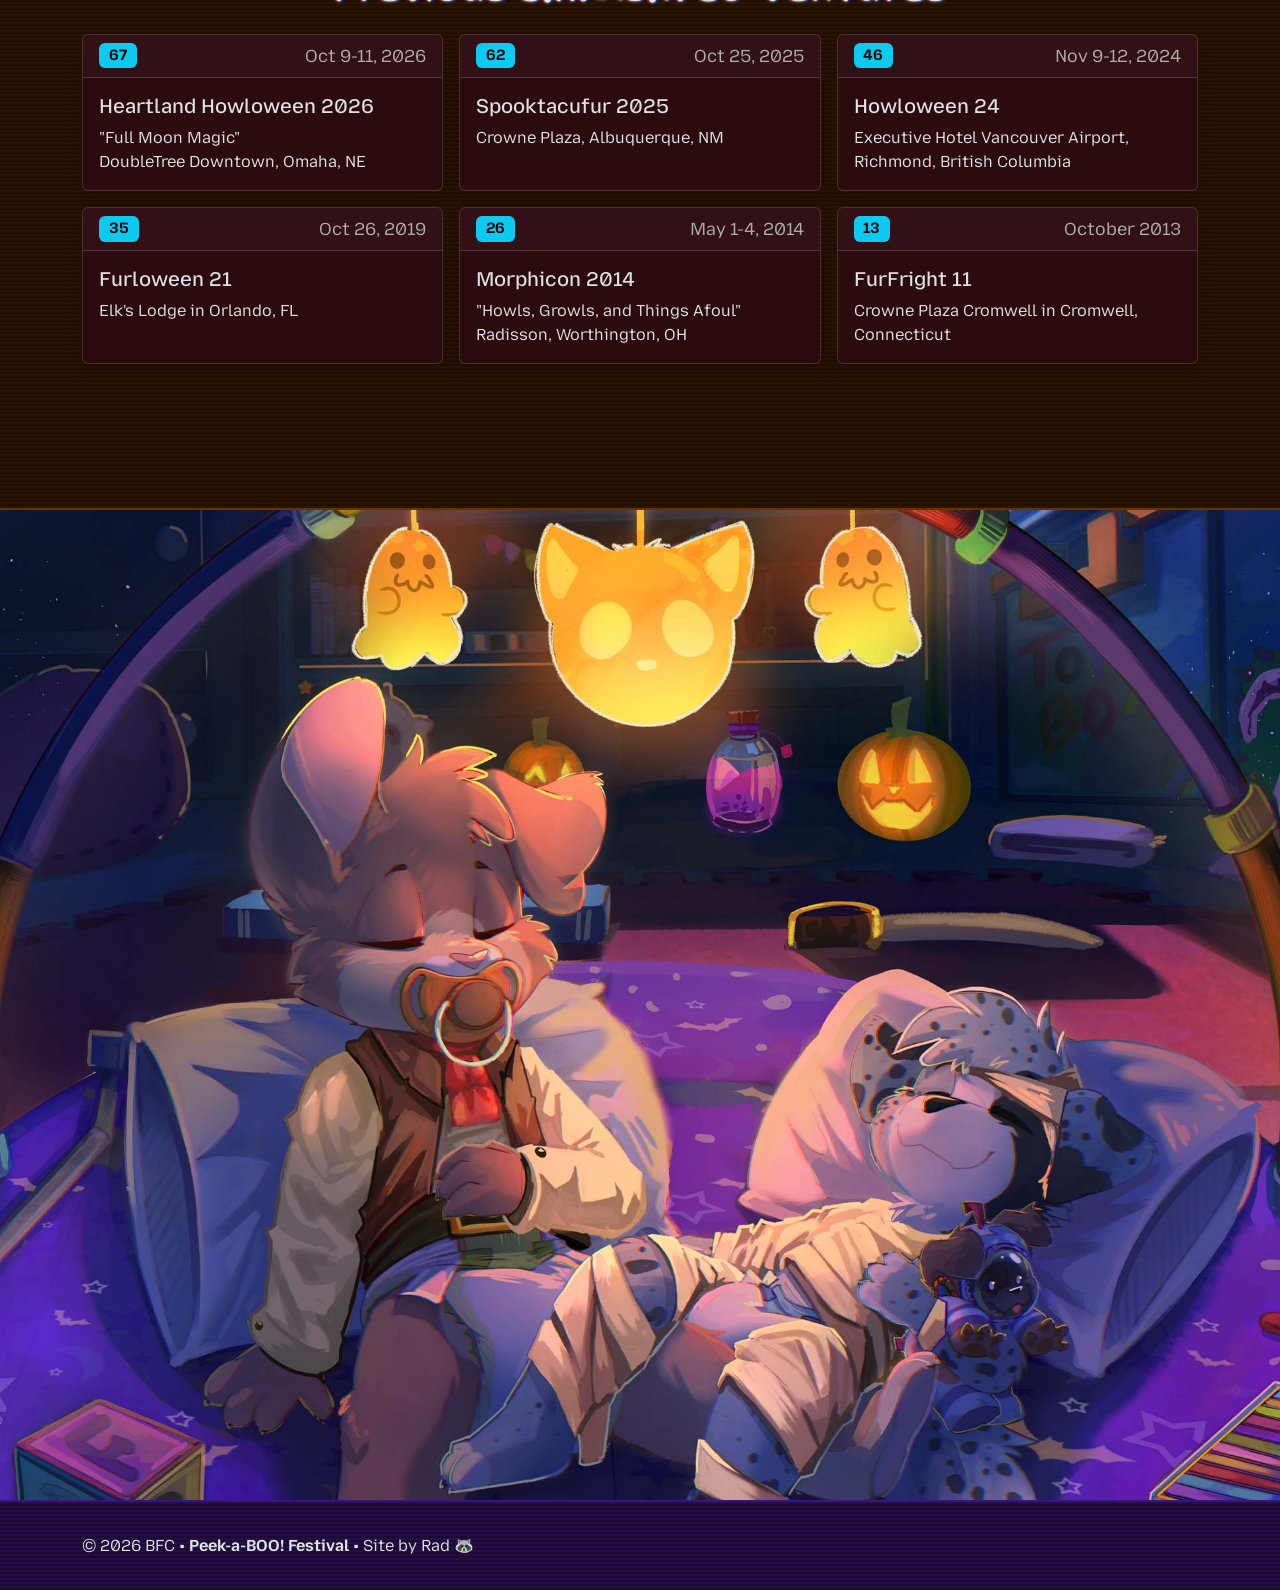
==== commit fdaad686: "more ghosts and sign update" ====
--- a/index.htm
+++ b/index.htm
@@ -240,11 +240,11 @@
                         </div>
                         <div class="col-lg-6 text-lg-start text-center">
                             <div class="fw-bold ghost-font ghost-glow lh-1" style="font-size: 750%">249</div>
-                            <p class="fs-2 ghost-font ghost-glow">
+                            <p class="fs-2 ghost-font">
                                 Festival Ghosts Studied
                             </p>
                             <p>
-                                Quia quibusdam occaecati quisquam illum placeat consectetur dolores adipisci. Aperiam quos inventore ab voluptas aliquid. Recusandae qui dolorem distinctio. Asperiores eligendi in in laboriosam hic pariatur est facilis. Atque et aut eveniet. Magni ipsam consequuntur excepturi qui.
+                                Grant-funded research into previous festival ghost haunts has yielded a large number of successful interactions and vital data. Your continued support truly makes an impact on this sensitive population.
                             </p>
                         </div>
                     </div>
@@ -252,11 +252,11 @@
             </div>
             
             <h3 class="h1 mb-4 text-center ghost-font ghost-glow">Previous G.H.O.S.T. Co-Ventures</h3>
-            <div class="row row-cols-1 row-cols-md-2 row-cols-lg-4 g-3 mb-3 mb-lg-5 justify-content-center">
+            <div class="row row-cols-1 row-cols-md-2 row-cols-lg-3 g-3 mb-3 mb-lg-5 justify-content-center">
                 <div class="col">
                     <div class="card bg-danger-subtle shadow h-100">
                         <div class="card-header d-flex justify-content-between align-items-center fs-5">
-                            <small class="badge text-bg-info">36</small>
+                            <small class="badge text-bg-info">67</small>
                             <small class="text-body-secondary">Oct 9-11, 2026</small>
                         </div>
                         <div class="card-body">
@@ -271,21 +271,6 @@
                 <div class="col">
                     <div class="card bg-danger-subtle shadow h-100">
                         <div class="card-header d-flex justify-content-between align-items-center fs-5">
-                            <small class="badge text-bg-info">13</small>
-                            <small class="text-body-secondary">Sept 4-6, 2026</small>
-                        </div>
-                        <div class="card-body">
-                            <h4 class="card-title fs-5">Anthro New Mexico 2026</h4>
-                            <p class="card-text">
-                                "Haunted Mansion"<br>
-                                DoubleTree Downtown, Omaha, NE
-                            </p>
-                        </div>
-                    </div>
-                </div>
-                <div class="col">
-                    <div class="card bg-danger-subtle shadow h-100">
-                        <div class="card-header d-flex justify-content-between align-items-center fs-5">
                             <small class="badge text-bg-info">62</small>
                             <small class="text-body-secondary">Oct 25, 2025</small>
                         </div>
@@ -300,7 +285,7 @@
                 <div class="col">
                     <div class="card bg-danger-subtle shadow h-100">
                         <div class="card-header d-flex justify-content-between align-items-center fs-5">
-                            <small class="badge text-bg-info">77</small>
+                            <small class="badge text-bg-info">46</small>
                             <small class="text-body-secondary">Nov 9-12, 2024</small>
                         </div>
                         <div class="card-body">
@@ -328,7 +313,7 @@
                 <div class="col">
                     <div class="card bg-danger-subtle shadow h-100">
                         <div class="card-header d-flex justify-content-between align-items-center fs-5">
-                            <small class="badge text-bg-info">16</small>
+                            <small class="badge text-bg-info">26</small>
                             <small class="text-body-secondary">May 1-4, 2014</small>
                         </div>
                         <div class="card-body">
@@ -343,7 +328,7 @@
                 <div class="col">
                     <div class="card bg-danger-subtle shadow h-100">
                         <div class="card-header d-flex justify-content-between align-items-center fs-5">
-                            <small class="badge text-bg-info">74</small>
+                            <small class="badge text-bg-info">13</small>
                             <small class="text-body-secondary">October 2013</small>
                         </div>
                         <div class="card-body">
--- a/assets/style.css
+++ b/assets/style.css
@@ -129,12 +129,12 @@
 }
 
 .booped{
-  animation: booped 0.333s forwards;
+  animation: booped 0.25s forwards;
 }
 
 @keyframes booped {  
   0% { transform: scale(1); }  
-  50% { transform: scale(1.05); }  
+  50% { transform: scale(1.025); }  
   100% { transform: scale(1); }  
 }
 
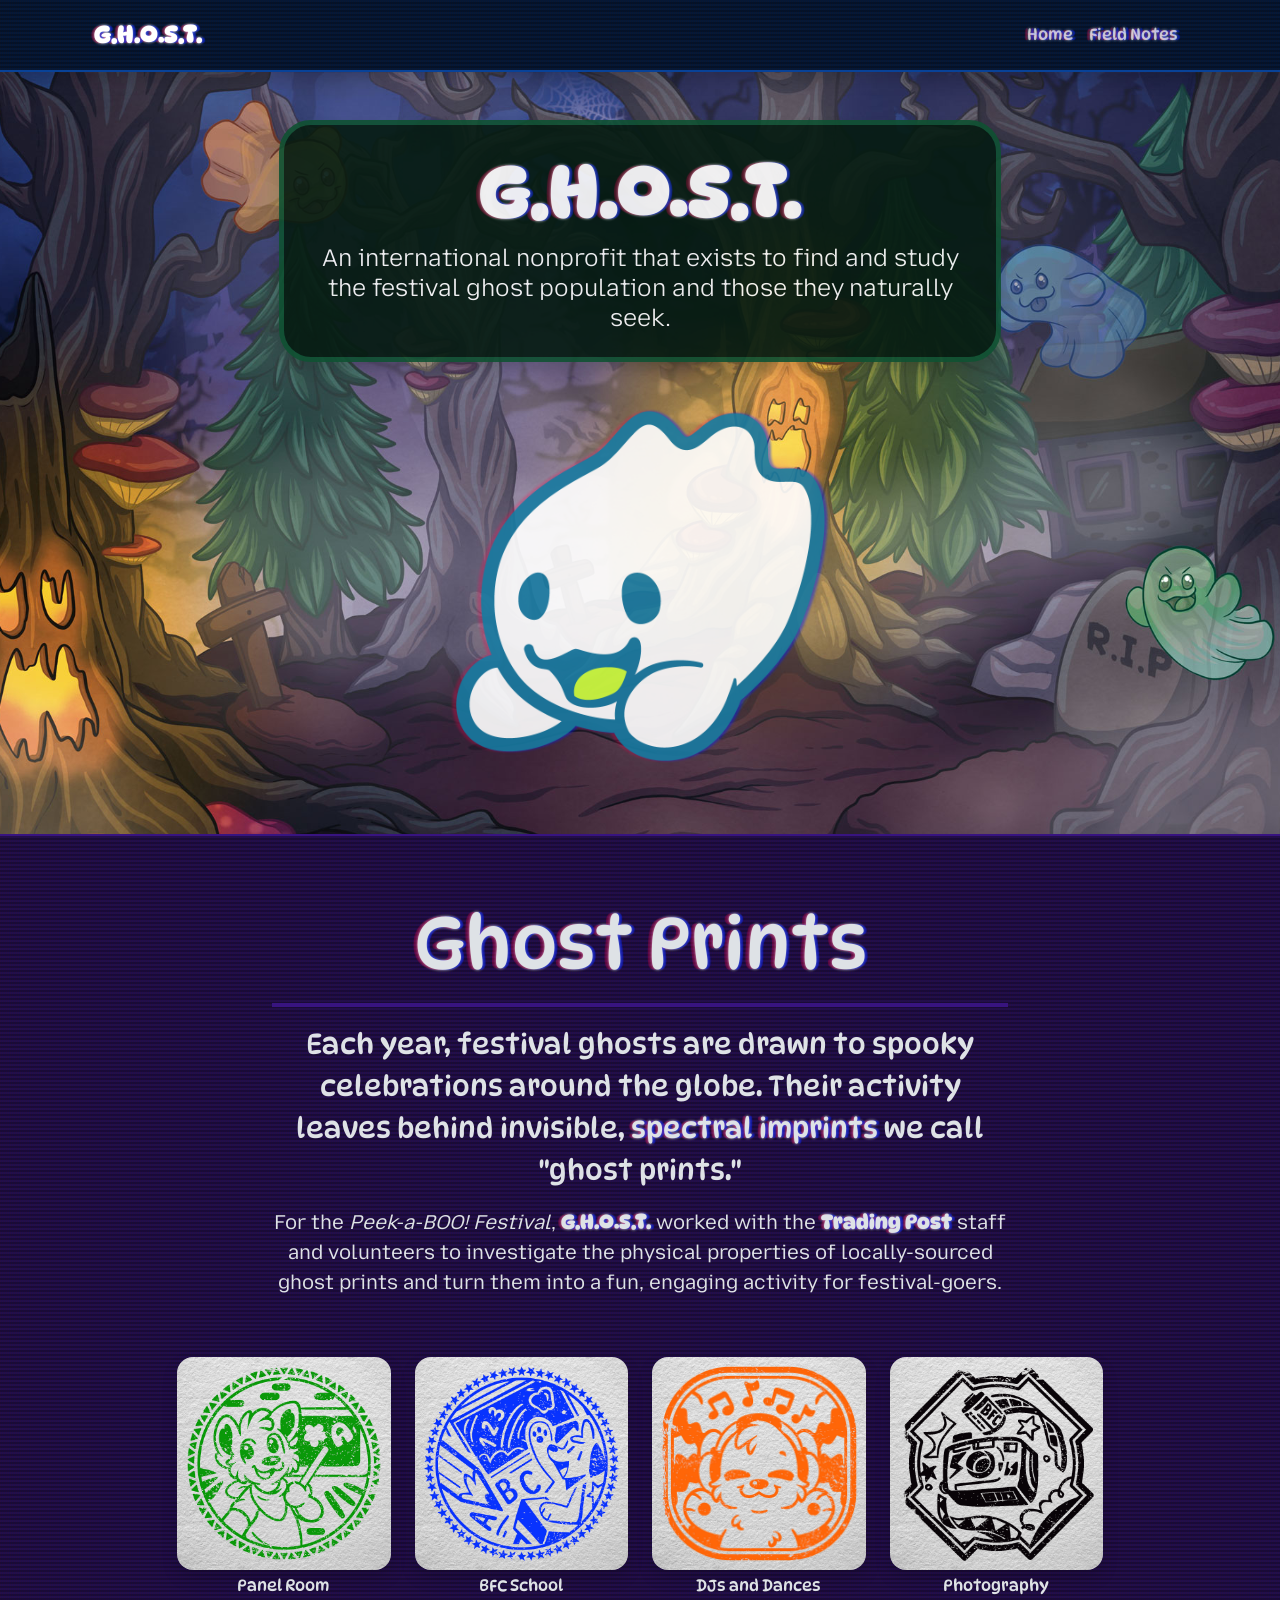
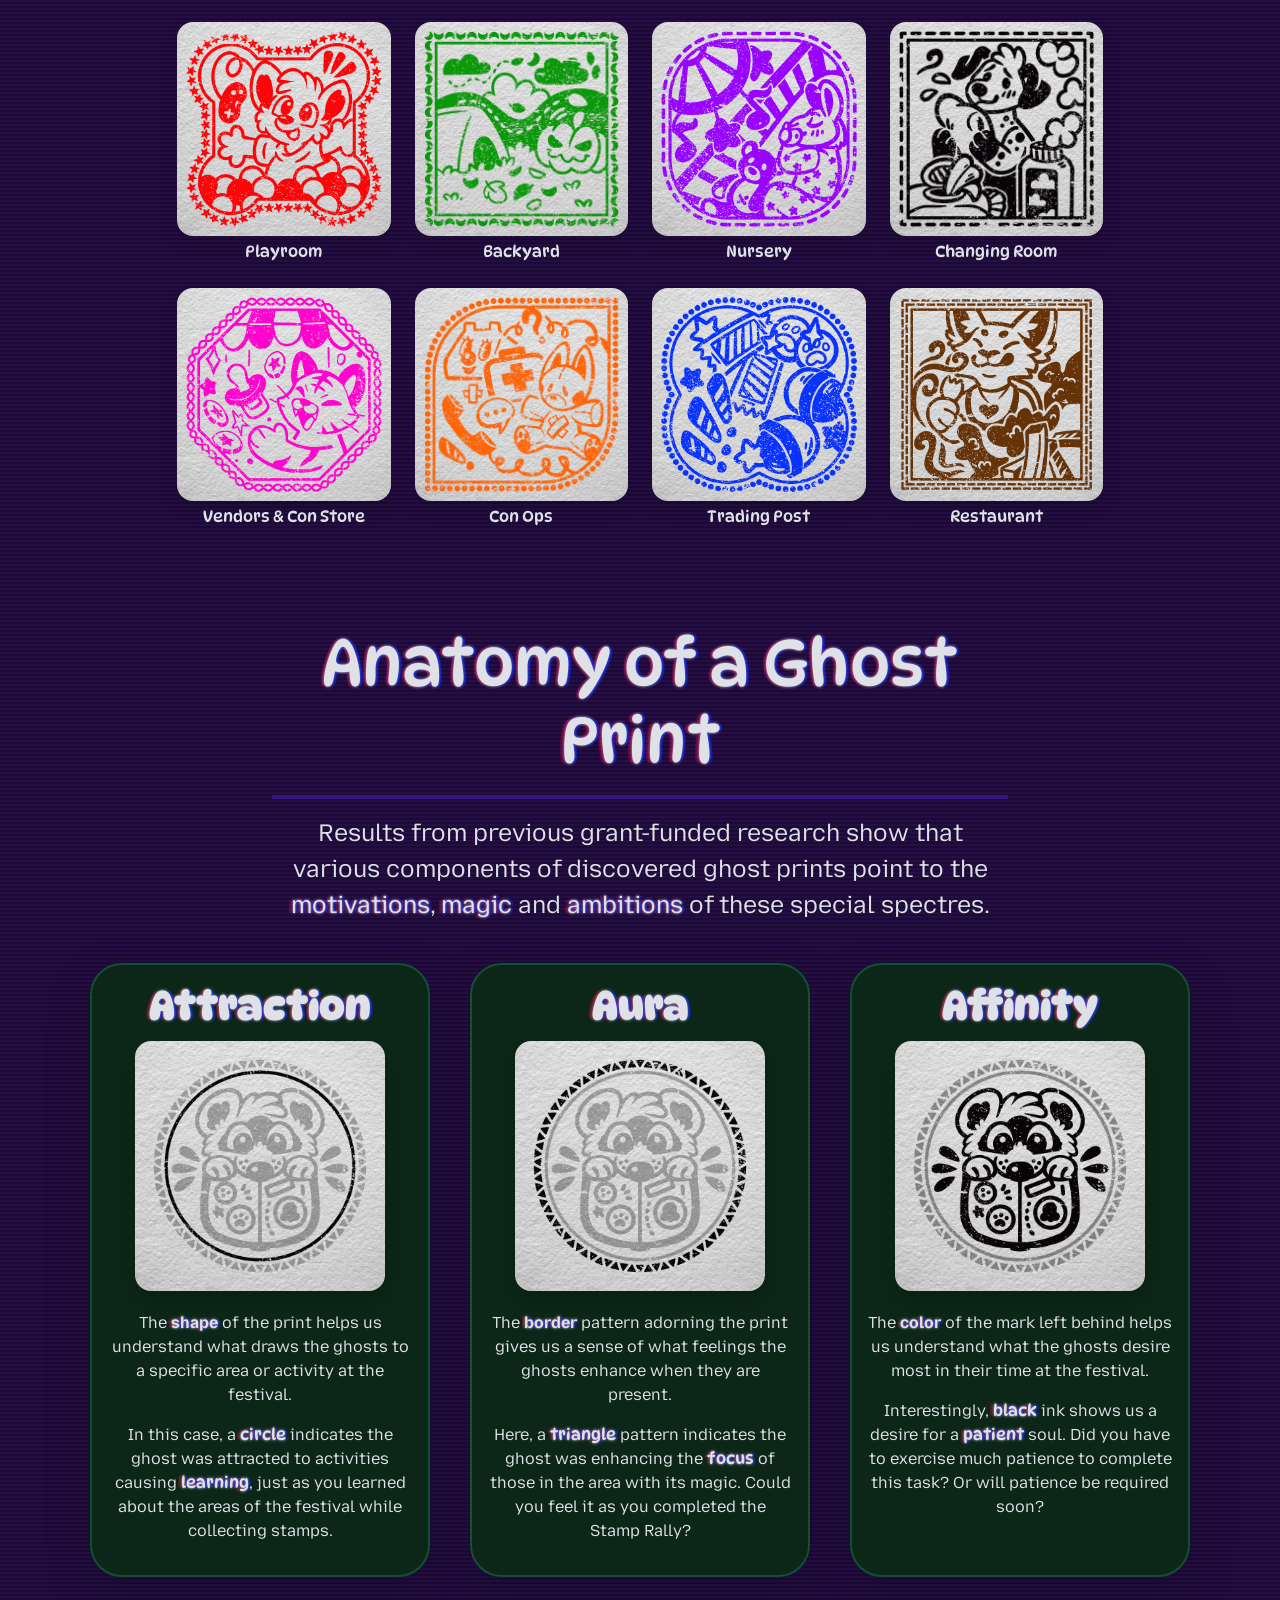
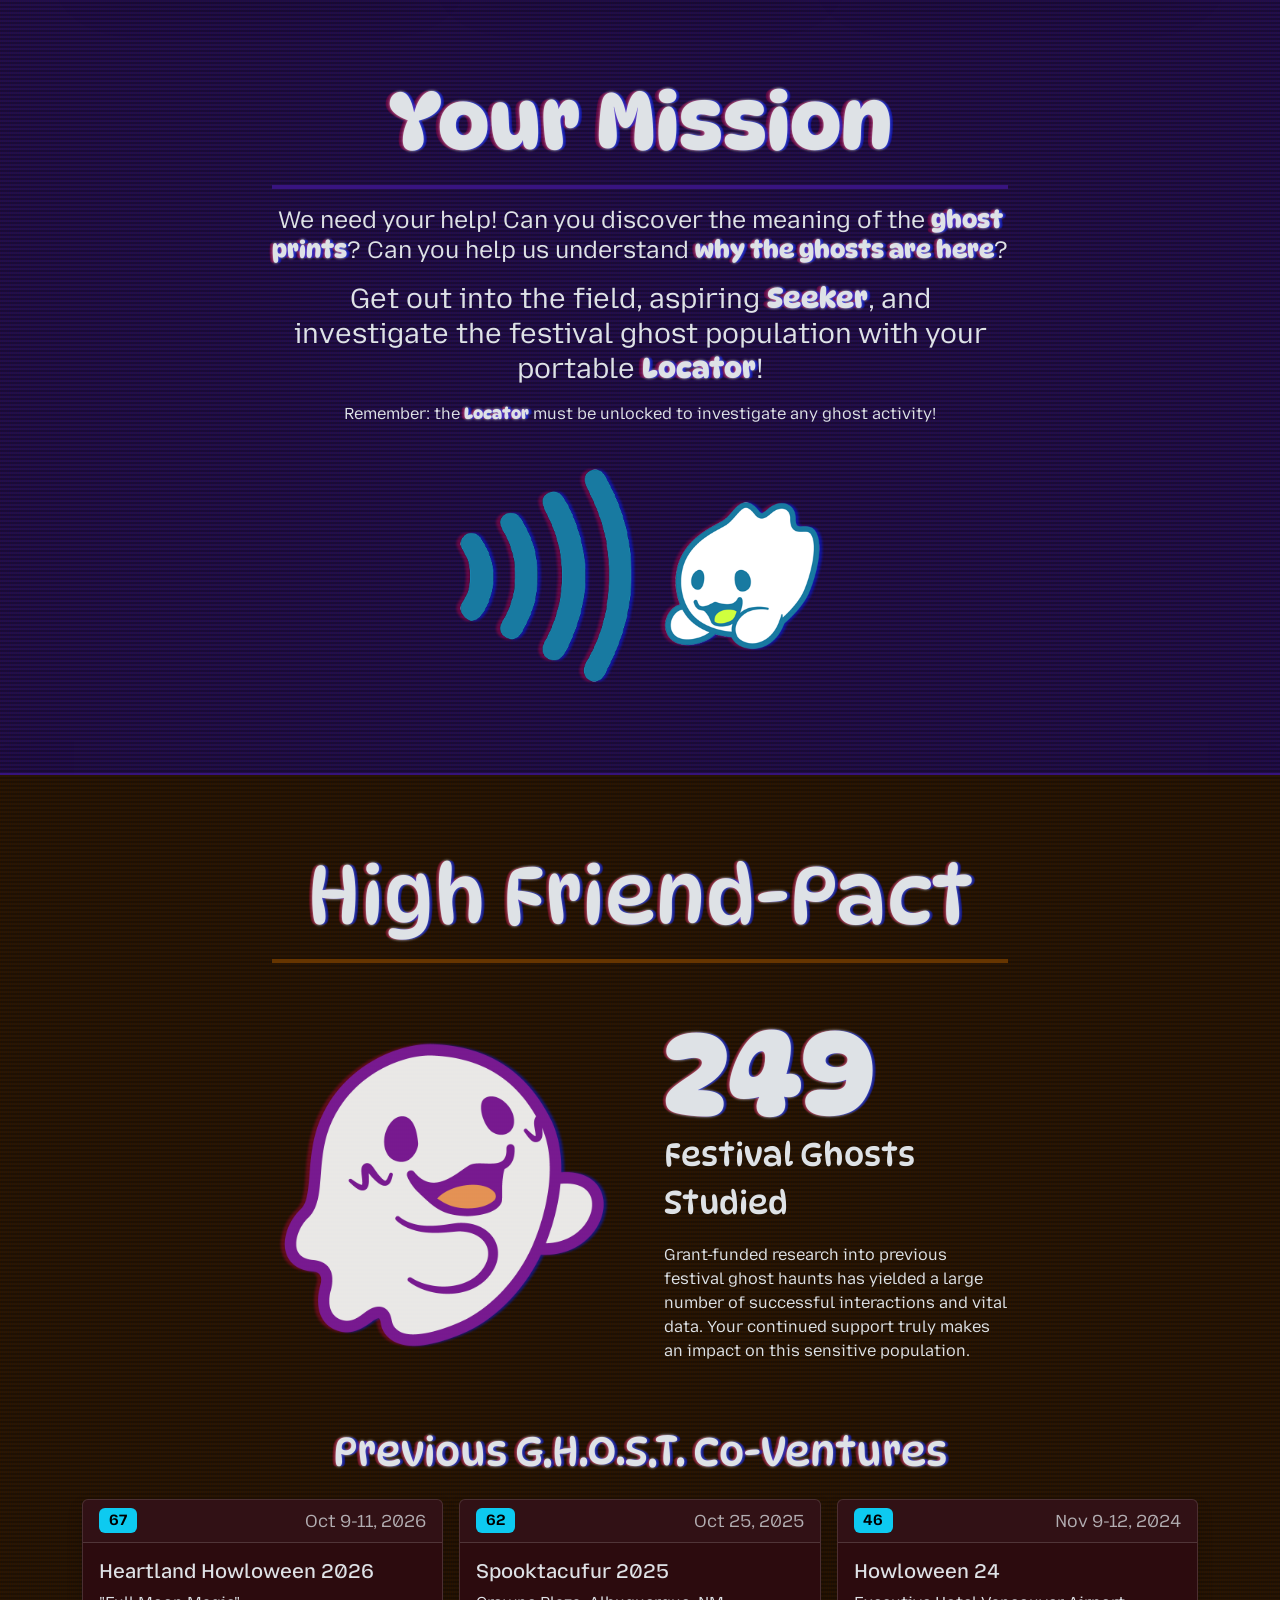
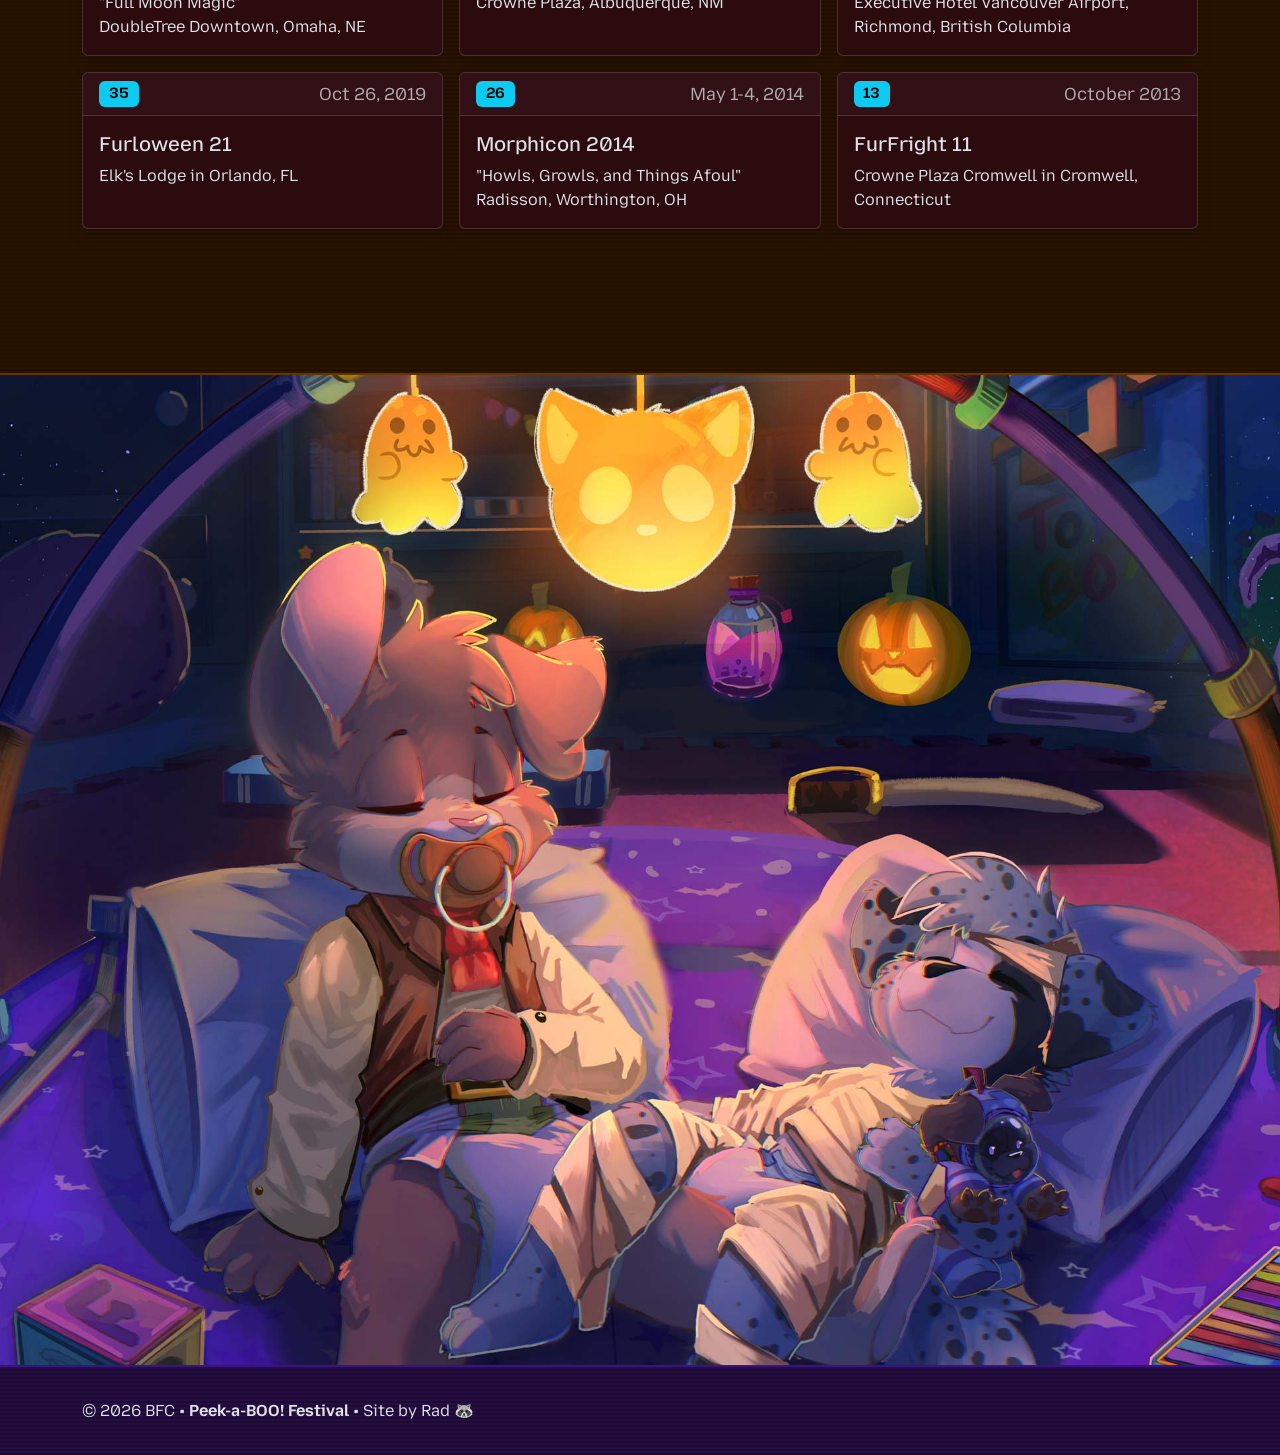
==== commit 9b048b4b: "small improvements" ====
--- a/index.htm
+++ b/index.htm
@@ -5,17 +5,18 @@
 AND, WOW YOU ARE CUTE! NICE OUTFIT!
 -->
 <html lang="en" data-bs-theme="dark">
+
 <head>
     <meta charset="utf-8">
     <meta http-equiv="X-UA-Compatible" content="IE=edge">
     <meta name="viewport" content="width=device-width, initial-scale=1, maximum-scale=1">
     <meta name="robots" content="noindex, nofollow">
-    <meta property="og:title" content="G.H.O.S.T.">   
+    <meta property="og:title" content="G.H.O.S.T.">
     <meta property="og:url" content="https://ghost.babyfurcon.com/">
     <meta property="og:image" content="https://ghost.babyfurcon.com/assets/images/ghost1.png">
     <meta property="og:type" content="website">
-    
-    <title>G.H.O.S.T.</title>    
+
+    <title>G.H.O.S.T.</title>
     <link href="assets/packages/bootstrap.min.css" rel="stylesheet">
     <link href="assets/style.css" rel="stylesheet">
     <link href="assets/images/site-icon.png" rel="icon" sizes="192x192">
@@ -24,12 +25,13 @@
     <script src="assets/packages/bootstrap.bundle.min.js"></script>
     <script src="assets/common.js"></script>
 </head>
+
 <body class="scanlines">
     <a href="#content" class="visually-hidden-focusable">Skip to Main Content</a>
-    
+
     <header class="py-1 sticky-top shadow scanlines bg-primary-subtle border-bottom border-primary-subtle border-2">
         <div class="container">
-            <nav class="navbar navbar-expand-sm">
+            <nav class="navbar navbar-expand-md">
                 <div class="container-fluid ghost-font ghost-glow">
                     <a class="navbar-brand fs-4 fw-bold text-wrap" href="#">
                         G.H.O.S.T.
@@ -40,22 +42,22 @@
                     <div class="collapse navbar-collapse justify-content-end" id="main-nav">
                         <ul class="navbar-nav" id="main-nav-list">
                             <li class="nav-item">
-                                <a href="./" class="nav-link">Home</a>
+                                <a href="#" class="nav-link">Home</a>
                             </li>
                             <li class="nav-item">
-                                <a href="./notes/" class="nav-link">Field Notes</a>
+                                <a href="notes/" class="nav-link">Field Notes</a>
                             </li>
                             <li class="nav-item d-none" id="secret-guide">
-                                <a href="./guide/" class="nav-link">Guide</a>
+                                <a href="guide/" class="nav-link">Guide</a>
                             </li>
                             <li class="nav-item d-none" id="secret-cards">
-                                <a href="./cards/" class="nav-link">Postcards</a>
+                                <a href="cards/" class="nav-link">Postcards</a>
                             </li>
                             <li class="nav-item d-none" id="friendship">
-                                <a href="../proof/" class="nav-link">Friendship Card</a>
+                                <a href="proof/" class="nav-link">Friendship Card</a>
                             </li>
                             <li class="nav-item d-none" id="ceremony">
-                                <a href="../ceremony/" class="nav-link">Ceremony</a>
+                                <a href="ceremony/" class="nav-link">Ceremony</a>
                             </li>
                         </ul>
                     </div>
@@ -63,22 +65,24 @@
             </nav>
         </div>
     </header>
-    <section class="mt-0 pb-3 pb-lg-5 bg-dark shadow" id="hero">
-        <div class="container py-5 text-center">
+    <section class="mt-0 bg-dark shadow" id="hero">
+        <div class="container py-3 py-lg-5 text-center">
             <div class="row mx-sm-3 mx-1 mb-3 mb-lg-4">
-                <div class="col-lg-8 mx-auto text-white rounded-5 border shadow p-4 bg-success-subtle border-success-subtle border-5" style="opacity: 0.9;"">
-                    <h1 class="display-2 fw-bold ghost-font ghost-glow">G.H.O.S.T.</h1>
-                    <p class="lead fs-4 lh-sm mb-0">
-                        G.H.O.S.T. is an international nonprofit that exists to find and study the festival ghost population and those they naturally seek.
-                    </p>
-                </div>
-            </div>
-            <div class="boop">
-                <img src="assets/images/ghost1.png" width="400" class="img-fluid rounded rounded-5 scanlines-image sway tapper" id="ghost1">
+                <div class="col-lg-8 mx-auto text-white rounded-5 border shadow p-3 p-md-4 bg-success-subtle border-success-subtle border-5" style="opacity: 0.9;"">
+                    <h1 class=" display-2 fw-bold ghost-font ghost-glow">G.H.O.S.T.</h1>
+                    <p class="lead fs-4 fs-lg-4 lh-sm mb-0">
+                        An international nonprofit that exists to find and study the festival ghost population and those they naturally seek.
+                    </p>
+                </div>
+            </div>
+            <div class="row">
+                <div class="col-10 col-lg-6 mx-auto boop">
+                    <img src="assets/images/ghost1.png" width="400" class="img-fluid rounded rounded-5 scanlines-image sway tapper" id="ghost1">
+                </div>
             </div>
         </div>
     </section>
-    <section class="pt-5 scanlines theme-purple" style="border-bottom: 2px solid #381480; border-top: 2px solid #381480;">
+    <section class="pt-3 scanlines theme-purple" style="border-bottom: 2px solid #381480; border-top: 2px solid #381480;">
         <div class="spacer py-2 py-lg-4"></div>
         <div class="container">
             <div class="row mb-3">
@@ -210,11 +214,14 @@
                 <div class="col-11 col-sm-8 text-center">
                     <h2 class="display-1 fw-semibold ghost-font ghost-glow">Your Mission</h2>
                     <hr class="border border-2 opacity-100 border-purple">
-                    <p class="fs-4">
-                        <span class="ghost-font ghost-glow fw-bold">G.H.O.S.T.</span> needs your help! Can you discover the meaning of the <span class="ghost-font ghost-glow fw-semibold">ghost prints</span>? Can you help us understand <span class="ghost-font ghost-glow fw-semibold">why the ghosts are here</span>?
-                    </p>
-                    <p class="fs-3">
+                    <p class="fs-4 lh-sm">
+                        We need your help! Can you discover the meaning of the <span class="ghost-font ghost-glow fw-semibold">ghost prints</span>? Can you help us understand <span class="ghost-font ghost-glow fw-semibold">why the ghosts are here</span>?
+                    </p>
+                    <p class="fs-3 lh-sm">
                         Get out into the field, aspiring <b class="ghost-font ghost-glow fw-semibold">Seeker</b>, and investigate the festival ghost population with your portable <b class="ghost-font ghost-glow fw-semibold">Locator</b>!
+                    </p>
+                    <p>
+                        Remember: the <b class="ghost-font ghost-glow fw-semibold">Locator</b> must be unlocked to investigate any ghost activity!
                     </p>
                 </div>
             </div>
@@ -223,9 +230,9 @@
             </p>
         </div>
     </section>
-    <section class="shadow-lg scanlines" style="background-color: #261400; border-bottom: 2px solid #663500;"">
+    <section class="shadow-lg scanlines theme-orange" style="border-bottom: 2px solid #663500;">
         <div class="container">
-            <div class="spacer py-5"></div>
+            <div class="spacer pt-4 pb-5"></div>
             <div class="row">
                 <div class="col-sm-8 mx-auto">
                     <h2 class="display-1 text-center ghost-font ghost-glow" id="charity">High Friend-Pact</h2>
@@ -250,7 +257,7 @@
                     </div>
                 </div>
             </div>
-            
+
             <h3 class="h1 mb-4 text-center ghost-font ghost-glow">Previous G.H.O.S.T. Co-Ventures</h3>
             <div class="row row-cols-1 row-cols-md-2 row-cols-lg-3 g-3 mb-3 mb-lg-5 justify-content-center">
                 <div class="col">
@@ -404,15 +411,15 @@
                 <div class="modal-body">
                     <div class="ghost-font text-center">
                         <img src="assets/images/ghost1.png" class="img-fluid scanlines-image sway" width="200">
-                        <p class="fs-5">
-                            Good job <b>Seeker</b>, you solved my riddle! I feel more confident about someone like you investigating my friends.
-                        </p>
-                        <p class="fs-5">
-                            But there's one more test I have for you, to make sure you truly know us. Are you ready?
+                        <p class="fs-5 bold-colors">
+                            Good job <b class="ghost-glow">Seeker</b>, you solved my riddle! I feel more confident about someone like you investigating my friends.
+                        </p>
+                        <p class="fs-5 bold-colors">
+                            But there's one more test I have for you, to make sure you <b class="ghost-glow">truly know us</b>. Are you ready?
                         </p>
                     </div>
                     <p class="text-center">
-                        <a href="./encounter/" class="btn btn-lg btn-warning shadow">Proceed</a>
+                        <a href="encounter/" class="btn btn-lg btn-outline-primary border-primary text-light shadow">Ready</a>
                     </p>
                 </div>
             </div>
@@ -450,89 +457,87 @@
         </div>
     </footer>
     <script>
-        $(function(){
-            var taps = 0;            
-            $("#ghost1").on("click", function(){
+        $(function () {
+            var taps = 0;
+            $("#ghost1").on("click", function () {
                 taps++;
-                if (taps >= 10){ 
+                if (taps >= 10) {
                     const modal = new bootstrap.Modal("#paperGhostModal");
                     modal.show();
                 }
             });
-            
-            $(".boop").on("click", function(){
+
+            $(".boop").on("click", function () {
                 $(this).addClass("booped");
-                setTimeout(() => {
-                    $(this).removeClass("booped");
-                }, 250);
             });
-            
+
             const stampCodes = {
                 "guide": ["stamp-tp", "stamp-ops", "stamp-vendors", "stamp-food"],
                 "cards": ["stamp-vendors", "stamp-tp", "stamp-vendors", "stamp-tp"],
                 "clearStorage": ["stamp-changing", "stamp-changing", "stamp-changing", "stamp-changing", "stamp-changing"]
             }
-            
+
             var currentStampCode = [];
-            $(".tapper").on("click", function(){
+            $(".tapper").on("click", function () {
                 currentStampCode.push($(this).prop('id'));
                 var isValid = isValidCode(currentStampCode, stampCodes);
-                
-                if(!isValid){
+
+                if (!isValid) {
                     console.log("Invalid code: " + currentStampCode)
                     currentStampCode = [];
                     return;
                 }
-                
+
                 var exactCode = isExactCode(currentStampCode, stampCodes);
-                if(!exactCode) return;
-                
-                switch(exactCode){
+                if (!exactCode) return;
+
+                switch (exactCode) {
                     case "guide":
-                    const guideModal = new bootstrap.Modal("#guideModal");
-                    guideModal.show();
-                    currentStampCode = [];
-                    return;
+                        const guideModal = new bootstrap.Modal("#guideModal");
+                        guideModal.show();
+                        currentStampCode = [];
+                        return;
                     case "cards":
-                    const cardsModal = new bootstrap.Modal("#cardsModal");
-                    cardsModal.show();
-                    currentStampCode = [];
-                    return;
+                        const cardsModal = new bootstrap.Modal("#cardsModal");
+                        cardsModal.show();
+                        currentStampCode = [];
+                        return;
                     case "clearStorage":
-                    const localStorageModal = new bootstrap.Modal("#localStorageModal");
-                    localStorageModal.show();
-                    currentStampCode = [];
-                    return;
+                        const localStorageModal = new bootstrap.Modal("#localStorageModal");
+                        localStorageModal.show();
+                        currentStampCode = [];
+                        return;
                 }
             });
-            
-            $("#enableGuideButton").on("click", function(){
+
+            $("#enableGuideButton").on("click", function () {
                 localStorage.setItem("guideEnabled", true);
                 window.location.href = './guide/';
             });
-            $("#enableCardsButton").on("click", function(){
+            $("#enableCardsButton").on("click", function () {
                 localStorage.setItem("cardsEnabled", true);
                 window.location.href = './cards/';
             });
-            $("#wipeLocalStorage").on("click", function(){
+            $("#wipeLocalStorage").on("click", function () {
                 localStorage.clear();
                 location.reload();
             });
         })
-        
+
         function isValidCode(current, validCodes) {
-            return Object.values(validCodes).some(code => 
-            current.length <= code.length 
-            && current.every((val, i) => val === code[i])
+            return Object.values(validCodes).some(code =>
+                current.length <= code.length
+                && current.every((val, i) => val === code[i])
             );
         };
-        
+
         function isExactCode(current, validCodes) {
             var exactCode = Object.entries(validCodes)
-            .find(([key, code]) => current.length === code.length 
-            && current.every((val, i) => val === code[i]));
+                .find(([key, code]) => current.length === code.length
+                    && current.every((val, i) => val === code[i]));
             return exactCode ? exactCode[0] : false;
         };
     </script>
 </body>
-</html>
+
+</html>
--- a/assets/style.css
+++ b/assets/style.css
@@ -1,8 +1,8 @@
 @import url('https://fonts.googleapis.com/css2?family=DynaPuff:wght@400..700&family=Mozilla+Text:wght@200..700&display=swap');
 
-/* basic stuff */ 
-
-body{
+/* basic stuff */
+
+body {
   background-color: black;
   font-family: "Mozilla Text", sans-serif;
 }
@@ -20,19 +20,19 @@
   background-position: 50% 0%;
 }
 
-@media (max-width: 992px) { 
+@media (max-width: 992px) {
   #footer {
     height: 75vh;
   }
 }
 
-@media (max-width: 576px) { 
+@media (max-width: 576px) {
   #footer {
     height: 50vh;
   }
 }
 
-/* cool stuff */ 
+/* cool stuff */
 
 .scanlines {
   background: linear-gradient(rgba(18, 16, 16, 0) 50%, rgba(0, 0, 0, 0.25) 50%), linear-gradient(90deg, rgba(255, 0, 0, 0.06), rgba(0, 255, 0, 0.02), rgba(0, 0, 255, 0.06));
@@ -41,34 +41,34 @@
 }
 
 .ghost-glow, .highlight b {
-  text-shadow: 3.4px 0 1px rgba(0,30,255,0.5), -3.4px 0 1px rgba(255,0,80,0.3), 0 0 3px;
+  text-shadow: 3.4px 0 1px rgba(0, 30, 255, 0.5), -3.4px 0 1px rgba(255, 0, 80, 0.3), 0 0 3px;
 }
 
 .scanlines-image {
-  filter: drop-shadow(3.4px 0 1px rgba(0,30,255,0.5)) drop-shadow(-3.4px 0 1px rgba(255,0,80,0.3));
+  filter: drop-shadow(3.4px 0 1px rgba(0, 30, 255, 0.5)) drop-shadow(-3.4px 0 1px rgba(255, 0, 80, 0.3));
 }
 
 /* color stuff */
 
-#ghostMessage, .ghost-font{
+#ghostMessage, .ghost-font {
   font-family: "DynaPuff", system-ui;
   font-weight: 400;
   font-style: normal;
 }
 
-.text-bfc-blue{
+.text-bfc-blue {
   color: #00c4ee;
 }
 
-.text-bfc-teal{
+.text-bfc-teal {
   color: #16b9ac;
 }
 
-.text-bfc-orange{
+.text-bfc-orange {
   color: #fea92b;
 }
 
-.text-bfc-pink{
+.text-bfc-pink {
   color: #dc4583;
 }
 
@@ -77,11 +77,11 @@
 }
 
 .theme-orange {
-  background-color: #331a00;
+  background-color: #261400;
 }
 
 .border-orange {
-  border-color: #663500 !important; 
+  border-color: #663500 !important;
 }
 
 .theme-purple {
@@ -89,57 +89,95 @@
 }
 
 .border-purple {
-  border-color: #381480 !important; 
+  border-color: #381480 !important;
 }
 
 /* animation stuff */
 
-.spin{
+.spin {
   animation: spin 1.5s ease-in-out;
 }
 
-@keyframes spin {  
-  from { transform: rotate(0deg); }  
-  to { transform: rotate(360deg); } 
-}
-
-.bounce{
+@keyframes spin {
+  from {
+    transform: rotate(0deg);
+  }
+
+  to {
+    transform: rotate(360deg);
+  }
+}
+
+.bounce {
   animation: bounce 1.25s ease-in-out;
 }
 
-@keyframes bounce {  
-  0% { transform: translateY(0%); }  
-  17% { transform: translateY(10%); }  
-  33% { transform: translateY(0%); } 
-  50% { transform: translateY(10%); }  
-  66% { transform: translateY(0%); } 
-  83% { transform: translateY(10%); }  
-  100% { transform: translateY(0%); } 
-}
-
-.sway{
+@keyframes bounce {
+  0% {
+    transform: translateY(0%);
+  }
+
+  17% {
+    transform: translateY(10%);
+  }
+
+  33% {
+    transform: translateY(0%);
+  }
+
+  50% {
+    transform: translateY(10%);
+  }
+
+  66% {
+    transform: translateY(0%);
+  }
+
+  83% {
+    transform: translateY(10%);
+  }
+
+  100% {
+    transform: translateY(0%);
+  }
+}
+
+.sway {
   animation: sway 4s ease-in-out alternate;
   animation-iteration-count: infinite;
   opacity: 0.9;
 }
 
-@keyframes sway {  
-  0% { transform: rotate(4deg); }  
-  100% { transform: rotate(-4deg); }  
-}
-
-.booped{
+@keyframes sway {
+  0% {
+    transform: rotate(4deg);
+  }
+
+  100% {
+    transform: rotate(-4deg);
+  }
+}
+
+.booped {
   animation: booped 0.25s forwards;
 }
 
-@keyframes booped {  
-  0% { transform: scale(1); }  
-  50% { transform: scale(1.025); }  
-  100% { transform: scale(1); }  
+@keyframes booped {
+  0% {
+    transform: scale(1);
+  }
+
+  50% {
+    transform: scale(1.025);
+  }
+
+  100% {
+    transform: scale(1);
+  }
 }
 
 .blur-in {
-  animation: blurIn 3s ease-in-out;
+  animation: blurIn 2.5s ease-in-out;
 }
 
 @keyframes blurIn {
@@ -148,10 +186,11 @@
     filter: blur(15px);
     transform: translate(0, 10%);
   }
+
   to {
     opacity: 1;
     filter: blur(0px);
-    transform: translate(0,0);
+    transform: translate(0, 0);
   }
 }
 
@@ -164,7 +203,7 @@
   object-position: top;
 }
 
-@media (max-width: 992px) { 
+@media (max-width: 992px) {
   .sign-thumb {
     height: 200px;
   }
@@ -174,25 +213,25 @@
   z-index: 1000;
 }
 
-.card-hover:hover{
+.card-hover:hover {
   transform: scale(1.1);
   transition: transform .1s ease-out;
   cursor: grab;
 }
 
-.card-swap{
+.card-swap {
   transform: scale(1.1);
   transition: transform .1s ease-out;
   cursor: grabbing;
 }
 
-.square-image{
+.square-image {
   position: relative;
   overflow: hidden;
   padding-bottom: 100%;
 }
 
-.square-image img{
+.square-image img {
   position: absolute;
   max-width: 100%;
   max-height: 100%;
@@ -208,11 +247,11 @@
   background-position: 50% 50%;
 }
 
-.tapper{
-    touch-action: manipulation;
-}
-
-.bg-spooky{
+.tapper {
+  touch-action: manipulation;
+}
+
+.bg-spooky {
   background-color: #333;
   background-image: url(proof/bg-spooky.jpg);
   background-size: cover;
@@ -220,7 +259,7 @@
   border: solid 10px #2a1480 !important;
 }
 
-.bg-harvest{
+.bg-harvest {
   background-color: #333;
   background-image: url(proof/bg-harvest.jpg);
   background-size: cover;
@@ -228,7 +267,7 @@
   border: solid 10px #bb7d2b !important;
 }
 
-.bg-tot{
+.bg-tot {
   background-color: #333;
   background-image: url(proof/bg-tot.jpg);
   background-size: cover;
@@ -236,7 +275,7 @@
   border: solid 10px #793a9d !important;
 }
 
-.bg-festival{
+.bg-festival {
   background-color: #333;
   background-image: url(proof/bg-festival.jpg);
   background-size: cover;
@@ -244,7 +283,7 @@
   border: solid 10px #269ec9 !important;
 }
 
-.bg-festivalnight{
+.bg-festivalnight {
   background-color: #333;
   background-image: url(proof/bg-festivalnight.jpg);
   background-size: cover;
@@ -252,7 +291,7 @@
   border: solid 10px #9d3a49 !important;
 }
 
-.bg-night{
+.bg-night {
   background-color: #333;
   background-image: url(proof/bg-night.jpg);
   background-size: cover;
@@ -260,57 +299,61 @@
   border: solid 10px #104f29 !important;
 }
 
-.border-glass{
+.border-glass {
   border-color: rgba(255, 255, 255, 0.15) !important;
 }
 
-#friendshipCert{
+#friendshipCert {
   box-shadow: 0 4px 20px 3px #000;
 }
 
-#friendshipCert .card-header{
+#cardFront .card-header {
   font-weight: 800;
 }
 
-#friendshipCert .card-footer{
+#cardFront .card-footer {
   font-size: 0.667em;
 }
 
-#playerName, #ghostName{
+#playerName, #ghostName {
   letter-spacing: -2px;
 }
 
-.attributeText{
+.attributeText {
   font-size: 0.9em;
   font-weight: 600;
 }
 
-.bg-blur{
+.bg-blur {
   backdrop-filter: blur(10px) brightness(55%);
 }
 
-.bg-blur-icon{
+.bg-blur-icon {
   backdrop-filter: blur(5px) brightness(50%);
 }
 
-.bg-blur-dark{
+.bg-blur-dark {
   backdrop-filter: blur(8px) brightness(33%);
 }
 
-.shadow-blur{
-    box-shadow: 0 2px 4px rgba(0, 0, 0, 0.25);
+.shadow-blur {
+  box-shadow: 0 2px 4px rgba(0, 0, 0, 0.25);
 }
 
 /* coloring alternating <b>, <strong> */
 
-.bold-colors b:nth-child(3n+0){
+.bold-colors b:nth-child(3n+0) {
   color: #00c4ee;
 }
 
-.bold-colors b:nth-child(3n-1){
+.bold-colors b:nth-child(3n-1) {
   color: #16b9ac;
 }
 
-.bold-colors b:nth-child(3n-2){
+.bold-colors b:nth-child(3n-2) {
   color: #dc4583;
 }
+
+select.form-control {
+  appearance: menulist;
+}
